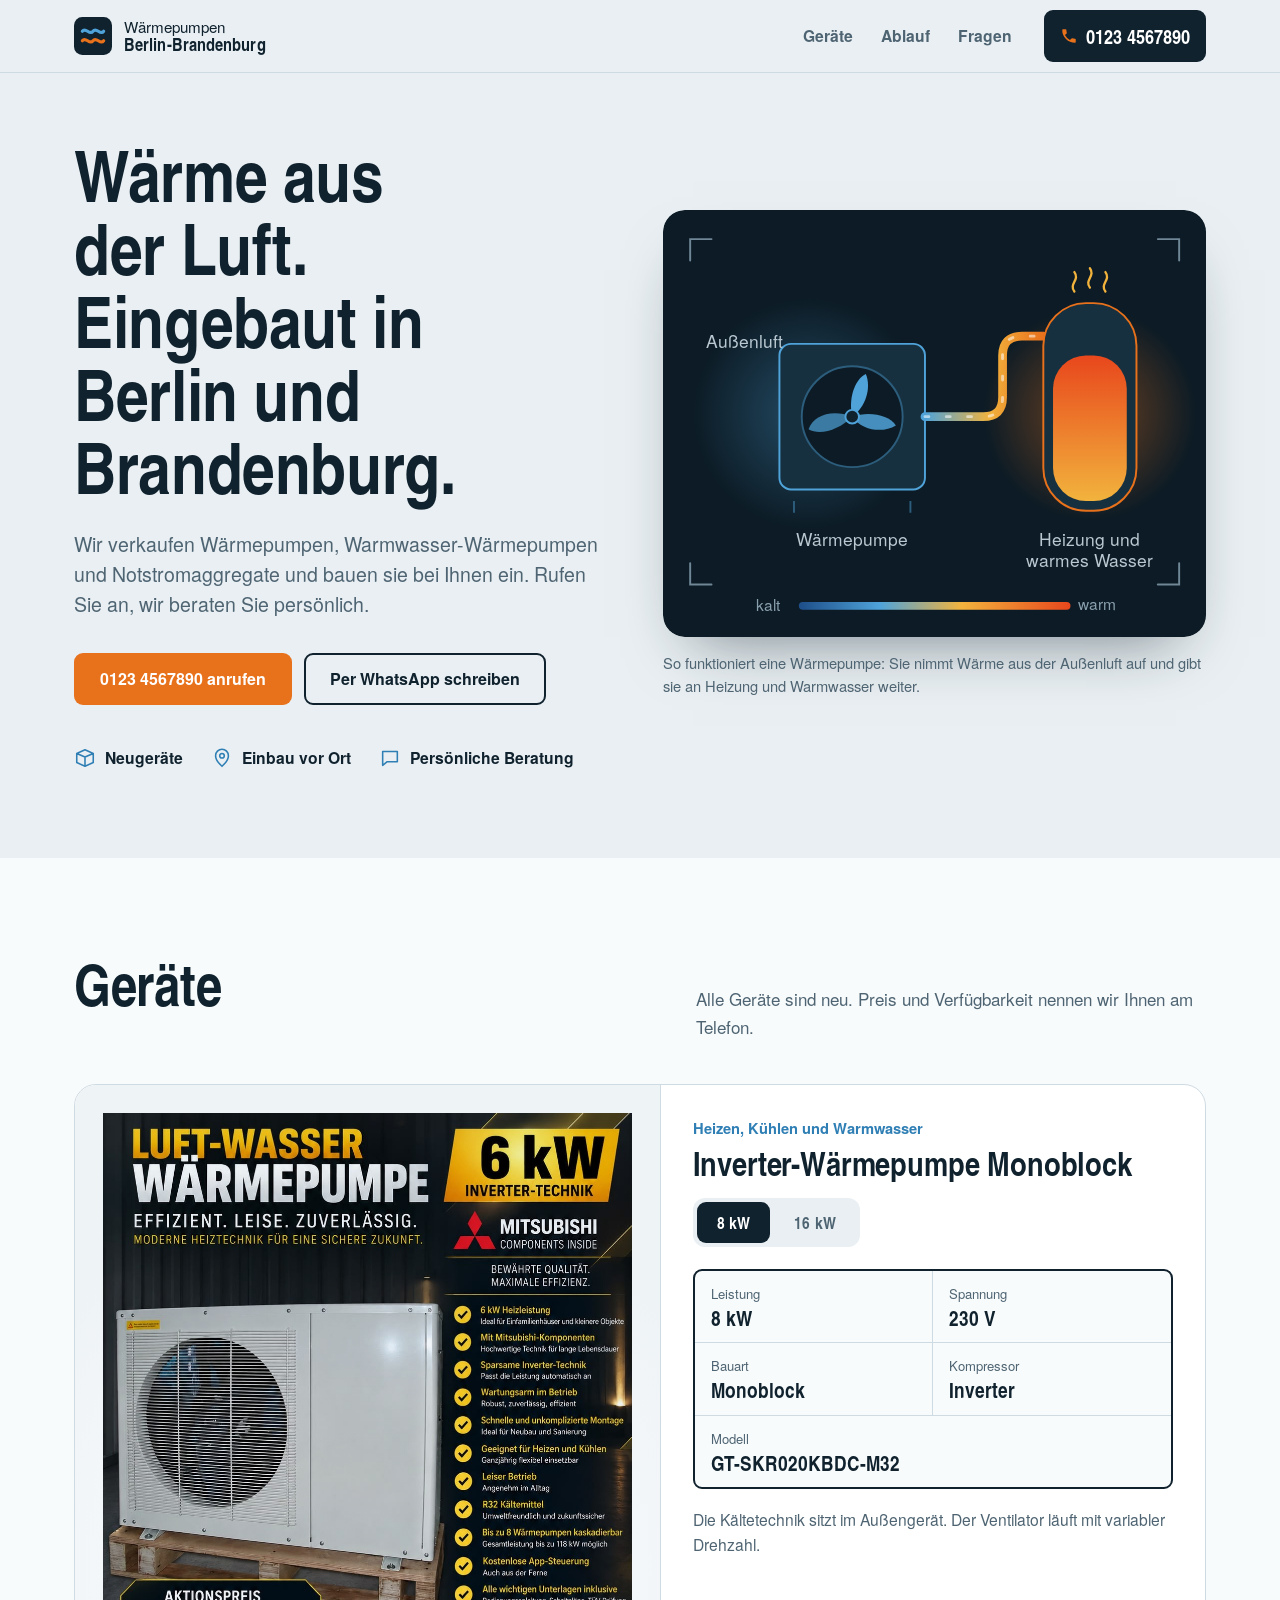
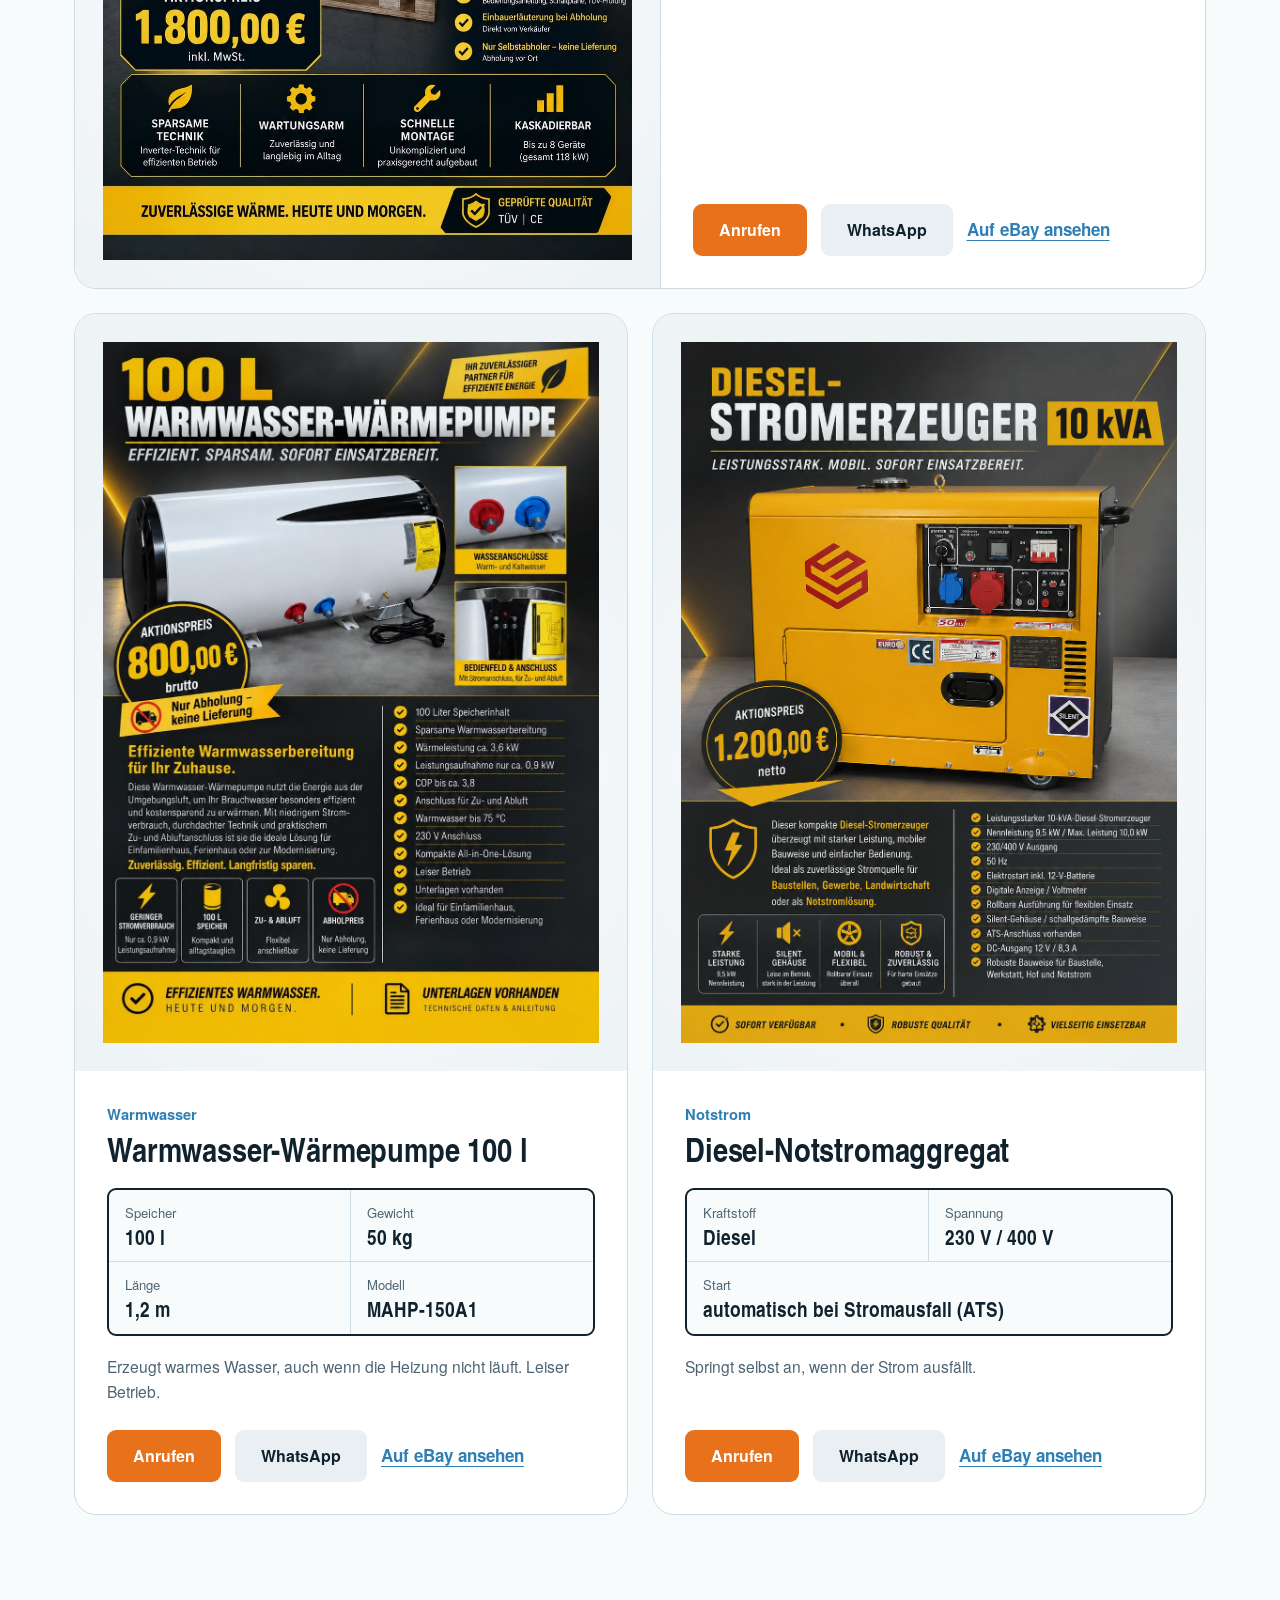
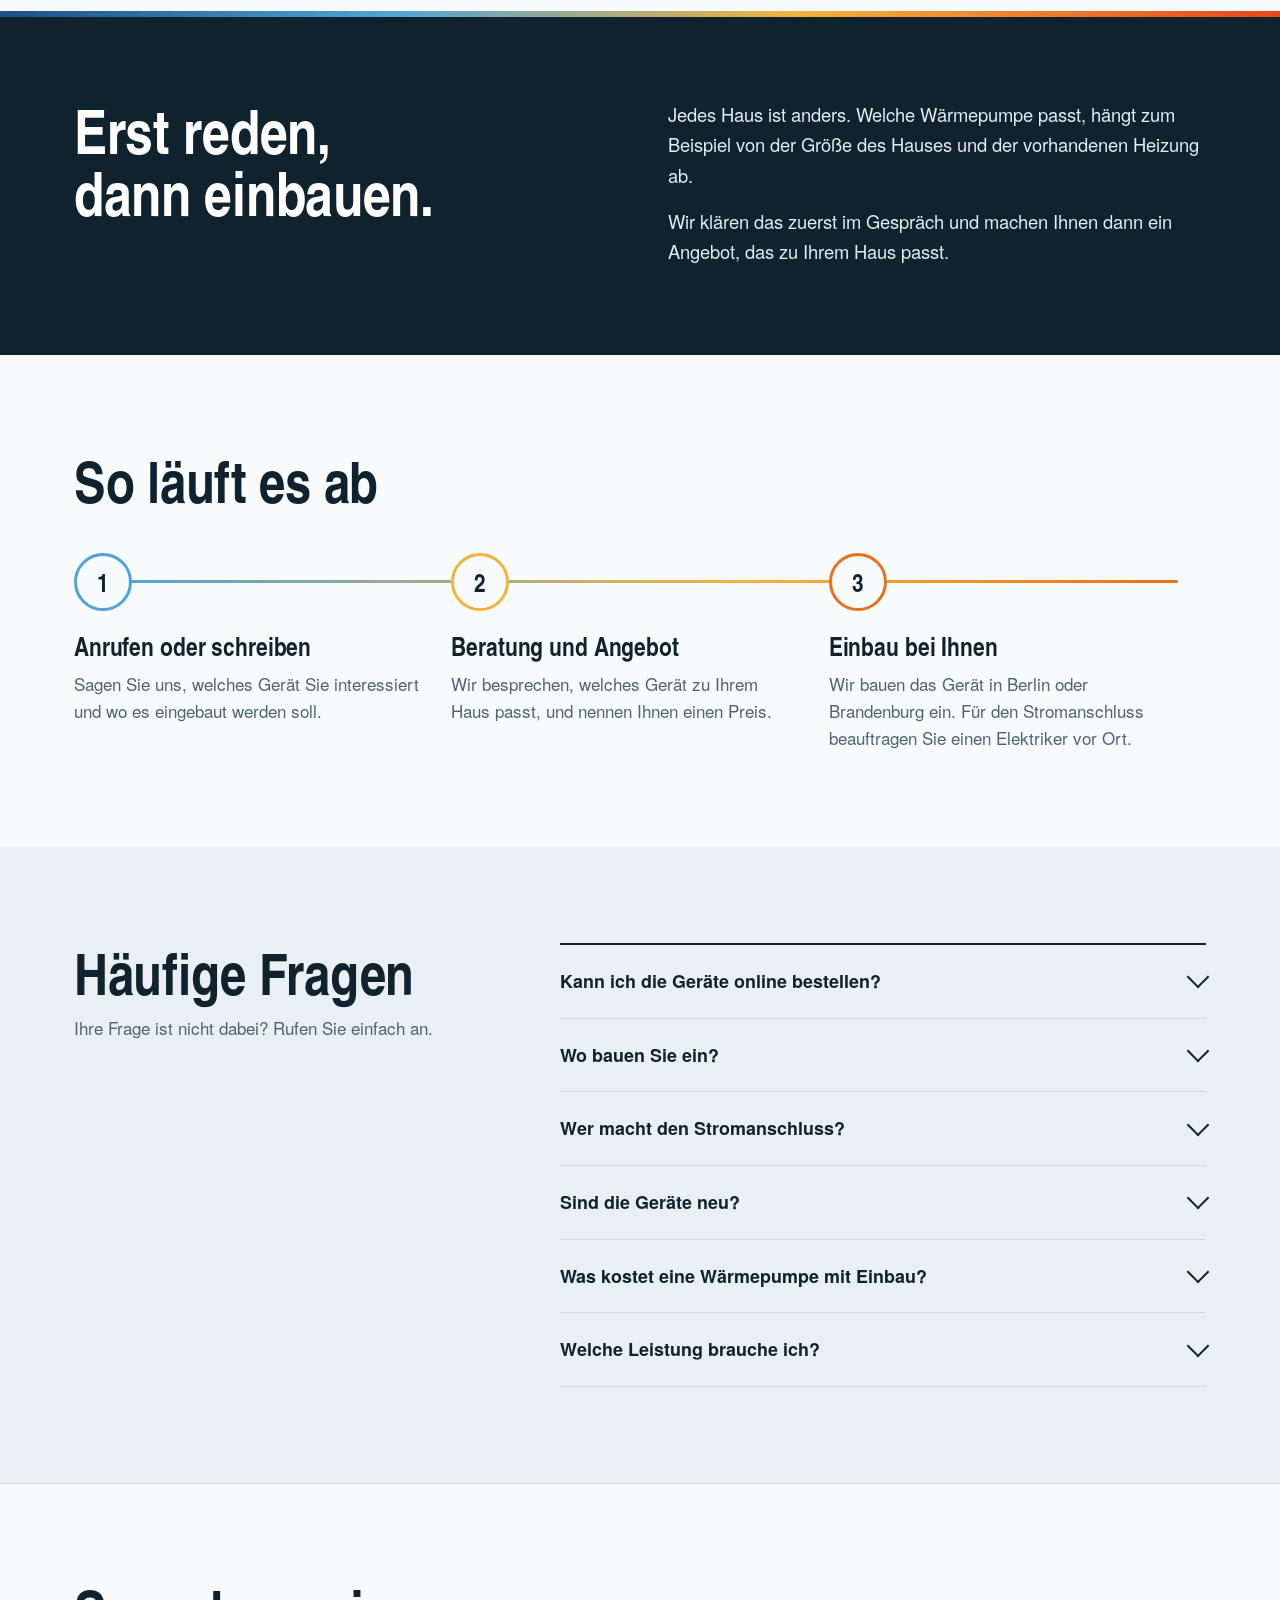
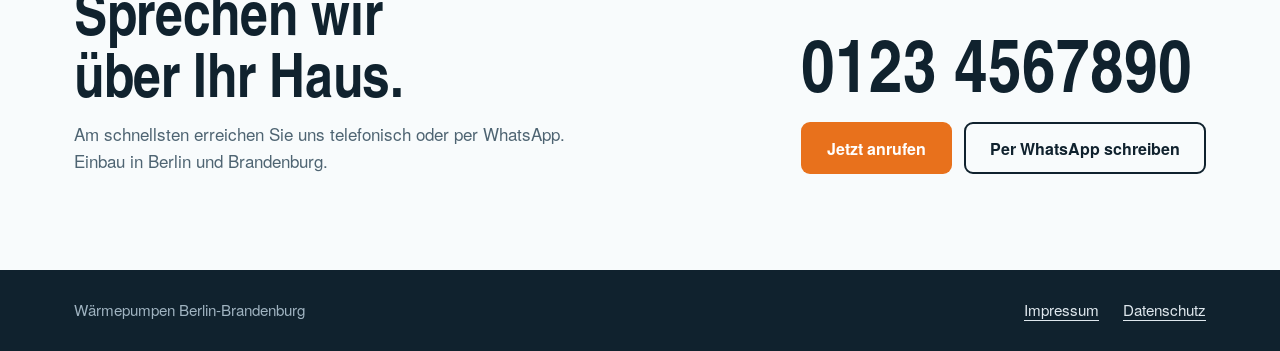
==== index.html @ e675ed95 "Demo-Website" ====
<!doctype html>
<html lang="de">
<head>
  <meta charset="utf-8">
  <meta name="viewport" content="width=device-width, initial-scale=1">
  <title>Wärmepumpen Berlin-Brandenburg – Verkauf und Einbau</title>
  <meta name="description" content="Wärmepumpen, Warmwasser-Wärmepumpen und Notstromaggregate. Verkauf und Einbau in Berlin und Brandenburg. Persönliche Beratung am Telefon: 0123 4567890.">
  <meta property="og:title" content="Wärmepumpen Berlin-Brandenburg">
  <meta property="og:description" content="Wärmepumpen, Warmwasser-Wärmepumpen und Notstromaggregate. Verkauf und Einbau in Berlin und Brandenburg.">
  <meta property="og:type" content="website">
  <meta property="og:locale" content="de_DE">
  <meta name="robots" content="noindex, nofollow">
  <meta name="theme-color" content="#10222e">
  <link rel="icon" href="favicon.svg" type="image/svg+xml">
  <link rel="preload" href="fonts/heros-cn-bold.woff" as="font" type="font/woff" crossorigin>
  <link rel="stylesheet" href="style.css">
  <script>
    // Falls ein Produktfoto nicht geladen werden kann: neutrale Fläche statt kaputtem Bild
    document.addEventListener('error', function (e) {
      var img = e.target;
      if (img.tagName !== 'IMG' || !img.closest('.product-photo')) return;
      if (img.src.indexOf('ebayimg') !== -1 || !img.getAttribute('onerror')) img.closest('.product-photo').classList.add('no-photo');
    }, true);
  </script>
</head>
<body>

<a class="skip" href="#inhalt">Zum Inhalt springen</a>

<header class="top">
  <div class="wrap top-bar">
    <a class="mark" href="#inhalt" aria-label="Wärmepumpen Berlin-Brandenburg, zum Seitenanfang">
      <svg class="mark-icon" viewBox="0 0 32 32" aria-hidden="true"><rect width="32" height="32" rx="7" fill="#10222e"/><path d="M7 20c3-4 6 4 9 0s6 4 9 0" fill="none" stroke="#e8711c" stroke-width="2.6" stroke-linecap="round"/><path d="M7 12c3-4 6 4 9 0s6 4 9 0" fill="none" stroke="#4fa3d9" stroke-width="2.6" stroke-linecap="round"/></svg>
      <span>Wärmepumpen<br><b>Berlin-Brandenburg</b></span>
    </a>
    <nav class="top-nav" aria-label="Hauptmenü">
      <a href="#geraete">Geräte</a>
      <a href="#ablauf">Ablauf</a>
      <a href="#fragen">Fragen</a>
    </nav>
    <a class="top-call" href="tel:+491234567890">
      <svg viewBox="0 0 24 24" aria-hidden="true"><path d="M6.6 10.8a15.1 15.1 0 0 0 6.6 6.6l2.2-2.2a1 1 0 0 1 1-.25 11.4 11.4 0 0 0 3.6.57 1 1 0 0 1 1 1V20a1 1 0 0 1-1 1A17 17 0 0 1 3 4a1 1 0 0 1 1-1h3.5a1 1 0 0 1 1 1c0 1.25.2 2.45.57 3.57a1 1 0 0 1-.25 1z" fill="currentColor"/></svg>
      0123 4567890
    </a>
  </div>
</header>

<main id="inhalt">

  <!-- Hero -->
  <section class="hero">
    <div class="wrap hero-grid">
      <div class="hero-copy">
        <h1>Wärme aus der Luft. Eingebaut in Berlin und Brandenburg.</h1>
        <p class="hero-lead">Wir verkaufen Wärmepumpen, Warmwasser-Wärmepumpen und Notstromaggregate und bauen sie bei Ihnen ein. Rufen Sie an, wir beraten Sie persönlich.</p>
        <div class="hero-actions">
          <a class="btn btn-heat" href="tel:+491234567890">0123 4567890 anrufen</a>
          <a class="btn btn-line" href="https://wa.me/491234567890" target="_blank" rel="noopener">Per WhatsApp schreiben</a>
        </div>
        <ul class="facts">
          <li><svg viewBox="0 0 24 24" aria-hidden="true"><path d="M3 7l9-4 9 4v10l-9 4-9-4z M3 7l9 4 9-4 M12 11v10" fill="none" stroke="currentColor" stroke-width="1.7" stroke-linejoin="round"/></svg>Neugeräte</li>
          <li><svg viewBox="0 0 24 24" aria-hidden="true"><path d="M12 21s-7-6.2-7-11.5A7 7 0 0 1 19 9.5C19 14.8 12 21 12 21z" fill="none" stroke="currentColor" stroke-width="1.7"/><circle cx="12" cy="9.5" r="2.5" fill="none" stroke="currentColor" stroke-width="1.7"/></svg>Einbau vor Ort</li>
          <li><svg viewBox="0 0 24 24" aria-hidden="true"><path d="M4 5h16v11H9l-5 4z" fill="none" stroke="currentColor" stroke-width="1.7" stroke-linejoin="round"/></svg>Persönliche Beratung</li>
        </ul>
      </div>

      <figure class="thermal" aria-label="Schema: Die Wärmepumpe holt Wärme aus der Außenluft und erwärmt damit Wasser für Heizung und Dusche.">
        <svg viewBox="0 0 560 440" role="img" aria-hidden="true">
          <defs>
            <linearGradient id="pipe" x1="0" x2="1" y1="0" y2="0">
              <stop offset="0" stop-color="#4fa3d9"/>
              <stop offset=".55" stop-color="#f2b33d"/>
              <stop offset="1" stop-color="#e8711c"/>
            </linearGradient>
            <linearGradient id="scale" x1="0" x2="1">
              <stop offset="0" stop-color="#1d4e89"/>
              <stop offset=".3" stop-color="#4fa3d9"/>
              <stop offset=".6" stop-color="#f2b33d"/>
              <stop offset="1" stop-color="#e8471c"/>
            </linearGradient>
            <linearGradient id="water" x1="0" x2="0" y1="1" y2="0">
              <stop offset="0" stop-color="#f2b33d"/>
              <stop offset="1" stop-color="#e8471c"/>
            </linearGradient>
            <radialGradient id="glow" cx=".5" cy=".5" r=".5">
              <stop offset="0" stop-color="#e8711c" stop-opacity=".45"/>
              <stop offset="1" stop-color="#e8711c" stop-opacity="0"/>
            </radialGradient>
            <radialGradient id="coldglow" cx=".5" cy=".5" r=".5">
              <stop offset="0" stop-color="#4fa3d9" stop-opacity=".35"/>
              <stop offset="1" stop-color="#4fa3d9" stop-opacity="0"/>
            </radialGradient>
          </defs>

          <rect width="560" height="440" rx="22" fill="#0c1b25"/>

          <!-- viewfinder corners -->
          <g fill="none" stroke="#6f8796" stroke-width="2" stroke-linecap="round">
            <path d="M28 52V30h22"/><path d="M510 30h22v22"/><path d="M28 364v22h22"/><path d="M510 386h22v-22"/>
          </g>

          <!-- cold air coming in -->
          <circle cx="150" cy="210" r="120" fill="url(#coldglow)"/>
          <g class="air">
            <g class="air-row" style="--d:0s"><circle cx="0" cy="168" r="3"/><circle cx="40" cy="168" r="2"/><circle cx="80" cy="168" r="3"/></g>
            <g class="air-row" style="--d:-1.1s"><circle cx="0" cy="200" r="2"/><circle cx="40" cy="200" r="3"/><circle cx="80" cy="200" r="2"/></g>
            <g class="air-row" style="--d:-2.2s"><circle cx="0" cy="232" r="3"/><circle cx="40" cy="232" r="2"/><circle cx="80" cy="232" r="3"/></g>
            <g class="air-row" style="--d:-.6s"><circle cx="0" cy="264" r="2"/><circle cx="40" cy="264" r="3"/><circle cx="80" cy="264" r="2"/></g>
          </g>

          <!-- outdoor unit -->
          <g>
            <rect x="120" y="138" width="150" height="150" rx="12" fill="#16303f" stroke="#4fa3d9" stroke-width="2"/>
            <circle cx="195" cy="213" r="52" fill="#0c1b25" stroke="#2c5d7c" stroke-width="2"/>
            <g class="fan">
              <path d="M195 213c-4-18 2-38 14-44 6 14 0 34-14 44z" fill="#4fa3d9"/>
              <path d="M195 213c17-6 38-2 45 9-13 8-34 6-45-9z" fill="#4fa3d9" opacity=".85"/>
              <path d="M195 213c-13 13-33 20-45 13 5-15 25-21 45-13z" fill="#4fa3d9" opacity=".7"/>
            </g>
            <circle cx="195" cy="213" r="7" fill="#10222e" stroke="#4fa3d9" stroke-width="2"/>
            <g stroke="#2c5d7c" stroke-width="2"><path d="M135 300v12M255 300v12"/></g>
          </g>

          <!-- pipe from unit to tank -->
          <path d="M270 213 H330 Q350 213 350 193 V150 Q350 130 370 130 H392" fill="none" stroke="url(#pipe)" stroke-width="9" stroke-linecap="round"/>
          <path class="flow" d="M270 213 H330 Q350 213 350 193 V150 Q350 130 370 130 H392" fill="none" stroke="#fff" stroke-opacity=".55" stroke-width="3" stroke-linecap="round" stroke-dasharray="4 18"/>

          <!-- hot water tank -->
          <circle cx="440" cy="210" r="110" fill="url(#glow)"/>
          <rect x="392" y="96" width="96" height="214" rx="44" fill="#16303f" stroke="#e8711c" stroke-width="2"/>
          <rect x="402" y="150" width="76" height="150" rx="34" fill="url(#water)"/>
          <g class="steam" fill="none" stroke="#f2b33d" stroke-width="2.4" stroke-linecap="round">
            <path d="M424 84c-6-8 6-12 0-20"/><path d="M440 80c-6-8 6-12 0-20"/><path d="M456 84c-6-8 6-12 0-20"/>
          </g>

          <!-- labels -->
          <g font-family="Heros, Helvetica, Arial, sans-serif" font-size="18" fill="#b9c8d1">
            <text x="44" y="142">Außenluft</text>
            <text x="195" y="346" text-anchor="middle">Wärmepumpe</text>
            <text x="440" y="346" text-anchor="middle">Heizung und</text>
            <text x="440" y="368" text-anchor="middle">warmes Wasser</text>
          </g>

          <!-- thermal scale -->
          <rect x="140" y="404" width="280" height="8" rx="4" fill="url(#scale)"/>
          <g font-family="Heros, Helvetica, Arial, sans-serif" font-size="16" fill="#8aa0ae">
            <text x="96" y="413">kalt</text>
            <text x="428" y="412">warm</text>
          </g>
        </svg>
        <figcaption>So funktioniert eine Wärmepumpe: Sie nimmt Wärme aus der Außenluft auf und gibt sie an Heizung und Warmwasser weiter.</figcaption>
      </figure>
    </div>
  </section>

  <!-- Products -->
  <section id="geraete" class="block">
    <div class="wrap">
      <div class="block-head">
        <h2>Geräte</h2>
        <p>Alle Geräte sind neu. Preis und Verfügbarkeit nennen wir Ihnen am Telefon.</p>
      </div>

      <div class="products">

        <!-- Heat pump, two sizes -->
        <article class="product product-wide" data-product="wp">
          <div class="product-photo">
            <img data-size-img="8" src="img/heatpump-8kw.jpg" alt="Inverter-Wärmepumpe Monoblock 8 kW" width="640" height="480" loading="lazy"
>
            <img data-size-img="16" src="img/heatpump-16kw.jpg" alt="Inverter-Wärmepumpe Monoblock 16 kW" width="640" height="480" loading="lazy" hidden
>
          </div>
          <div class="plate">
            <p class="plate-kind">Heizen, Kühlen und Warmwasser</p>
            <h3>Inverter-Wärmepumpe Monoblock</h3>
            <div class="sizes" role="radiogroup" aria-label="Leistung wählen">
              <button type="button" role="radio" aria-checked="true" data-size="8">8 kW</button>
              <button type="button" role="radio" aria-checked="false" data-size="16">16 kW</button>
            </div>
            <dl class="specs" data-size-specs="8">
              <div><dt>Leistung</dt><dd>8 kW</dd></div>
              <div><dt>Spannung</dt><dd>230 V</dd></div>
              <div><dt>Bauart</dt><dd>Monoblock</dd></div>
              <div><dt>Kompressor</dt><dd>Inverter</dd></div>
              <div class="span"><dt>Modell</dt><dd>GT-SKR020KBDC-M32</dd></div>
            </dl>
            <dl class="specs" data-size-specs="16" hidden>
              <div><dt>Leistung</dt><dd>16 kW</dd></div>
              <div><dt>Spannung</dt><dd>400 V</dd></div>
              <div><dt>Bauart</dt><dd>Monoblock</dd></div>
              <div><dt>Kompressor</dt><dd>Inverter</dd></div>
            </dl>
            <p class="plate-note">Die Kältetechnik sitzt im Außengerät. Der Ventilator läuft mit variabler Drehzahl.</p>
            <div class="plate-actions">
              <a class="btn btn-heat" href="tel:+491234567890">Anrufen</a>
              <a class="btn btn-quiet" href="https://wa.me/491234567890?text=Hallo%2C%20ich%20interessiere%20mich%20f%C3%BCr%20die%20Inverter-W%C3%A4rmepumpe." target="_blank" rel="noopener">WhatsApp</a>
              <a class="text-link" data-size-link="8" href="https://www.ebay.de/itm/198682334614" target="_blank" rel="noopener">Auf eBay ansehen</a>
            </div>
          </div>
        </article>

        <!-- Hot water heat pump -->
        <article class="product">
          <div class="product-photo">
            <img src="img/hotwater-100l.jpg" alt="Warmwasser-Wärmepumpe 100 Liter" width="640" height="480" loading="lazy"
>
          </div>
          <div class="plate">
            <p class="plate-kind">Warmwasser</p>
            <h3>Warmwasser-Wärmepumpe 100 l</h3>
            <dl class="specs">
              <div><dt>Speicher</dt><dd>100 l</dd></div>
              <div><dt>Gewicht</dt><dd>50 kg</dd></div>
              <div><dt>Länge</dt><dd>1,2 m</dd></div>
              <div><dt>Modell</dt><dd>MAHP-150A1</dd></div>
            </dl>
            <p class="plate-note">Erzeugt warmes Wasser, auch wenn die Heizung nicht läuft. Leiser Betrieb.</p>
            <div class="plate-actions">
              <a class="btn btn-heat" href="tel:+491234567890">Anrufen</a>
              <a class="btn btn-quiet" href="https://wa.me/491234567890?text=Hallo%2C%20ich%20interessiere%20mich%20f%C3%BCr%20die%20Warmwasser-W%C3%A4rmepumpe." target="_blank" rel="noopener">WhatsApp</a>
              <a class="text-link" href="https://www.ebay.de/itm/198682462761" target="_blank" rel="noopener">Auf eBay ansehen</a>
            </div>
          </div>
        </article>

        <!-- Generator -->
        <article class="product">
          <div class="product-photo">
            <img src="img/generator.png" alt="Diesel-Notstromaggregat mit automatischem Start" width="640" height="480" loading="lazy"
>
          </div>
          <div class="plate">
            <p class="plate-kind">Notstrom</p>
            <h3>Diesel-Notstromaggregat</h3>
            <dl class="specs">
              <div><dt>Kraftstoff</dt><dd>Diesel</dd></div>
              <div><dt>Spannung</dt><dd>230 V / 400 V</dd></div>
              <div class="span"><dt>Start</dt><dd>automatisch bei Stromausfall (ATS)</dd></div>
            </dl>
            <p class="plate-note">Springt selbst an, wenn der Strom ausfällt.</p>
            <div class="plate-actions">
              <a class="btn btn-heat" href="tel:+491234567890">Anrufen</a>
              <a class="btn btn-quiet" href="https://wa.me/491234567890?text=Hallo%2C%20ich%20interessiere%20mich%20f%C3%BCr%20das%20Notstromaggregat." target="_blank" rel="noopener">WhatsApp</a>
              <a class="text-link" href="https://www.ebay.de/itm/198682476447" target="_blank" rel="noopener">Auf eBay ansehen</a>
            </div>
          </div>
        </article>

      </div>
    </div>
  </section>

  <!-- Why talk first -->
  <section class="why">
    <div class="wrap why-grid">
      <h2>Erst reden, dann einbauen.</h2>
      <div>
        <p>Jedes Haus ist anders. Welche Wärmepumpe passt, hängt zum Beispiel von der Größe des Hauses und der vorhandenen Heizung ab.</p>
        <p>Wir klären das zuerst im Gespräch und machen Ihnen dann ein Angebot, das zu Ihrem Haus passt.</p>
      </div>
    </div>
  </section>

  <!-- Process -->
  <section id="ablauf" class="block">
    <div class="wrap">
      <div class="block-head">
        <h2>So läuft es ab</h2>
      </div>
      <ol class="steps">
        <li>
          <span class="step-no" aria-hidden="true">1</span>
          <h3>Anrufen oder schreiben</h3>
          <p>Sagen Sie uns, welches Gerät Sie interessiert und wo es eingebaut werden soll.</p>
        </li>
        <li>
          <span class="step-no" aria-hidden="true">2</span>
          <h3>Beratung und Angebot</h3>
          <p>Wir besprechen, welches Gerät zu Ihrem Haus passt, und nennen Ihnen einen Preis.</p>
        </li>
        <li>
          <span class="step-no" aria-hidden="true">3</span>
          <h3>Einbau bei Ihnen</h3>
          <p>Wir bauen das Gerät in Berlin oder Brandenburg ein. Für den Stromanschluss beauftragen Sie einen Elektriker vor Ort.</p>
        </li>
      </ol>
    </div>
  </section>

  <!-- FAQ -->
  <section id="fragen" class="block block-tint">
    <div class="wrap faq-grid">
      <div class="block-head">
        <h2>Häufige Fragen</h2>
        <p>Ihre Frage ist nicht dabei? Rufen Sie einfach an.</p>
      </div>
      <div class="faq">
        <details>
          <summary>Kann ich die Geräte online bestellen?</summary>
          <p>Nein. Wir beraten Sie zuerst am Telefon oder per WhatsApp und machen Ihnen dann ein Angebot.</p>
        </details>
        <details>
          <summary>Wo bauen Sie ein?</summary>
          <p>In Berlin und Brandenburg.</p>
        </details>
        <details>
          <summary>Wer macht den Stromanschluss?</summary>
          <p>Den Elektroanschluss macht ein Elektriker bei Ihnen vor Ort. Den beauftragen Sie selbst.</p>
        </details>
        <details>
          <summary>Sind die Geräte neu?</summary>
          <p>Ja, alle angebotenen Geräte sind neu.</p>
        </details>
        <details>
          <summary>Was kostet eine Wärmepumpe mit Einbau?</summary>
          <p>Das hängt vom Gerät und vom Aufwand beim Einbau ab. Rufen Sie an, dann nennen wir Ihnen einen Preis.</p>
        </details>
        <details>
          <summary>Welche Leistung brauche ich?</summary>
          <p>Das hängt unter anderem von der Größe und Dämmung Ihres Hauses ab. Am Telefon gehen wir das gemeinsam durch.</p>
        </details>
      </div>
    </div>
  </section>

  <!-- Contact -->
  <section id="kontakt" class="contact">
    <div class="wrap contact-grid">
      <div>
        <h2>Sprechen wir über Ihr Haus.</h2>
        <p>Am schnellsten erreichen Sie uns telefonisch oder per WhatsApp. Einbau in Berlin und Brandenburg.</p>
      </div>
      <div class="contact-actions">
        <a class="big-number" href="tel:+491234567890">0123 4567890</a>
        <div class="contact-buttons">
          <a class="btn btn-heat" href="tel:+491234567890">Jetzt anrufen</a>
          <a class="btn btn-line" href="https://wa.me/491234567890" target="_blank" rel="noopener">Per WhatsApp schreiben</a>
        </div>
      </div>
    </div>
  </section>

</main>

<footer class="foot">
  <div class="wrap foot-bar">
    <p>Wärmepumpen Berlin-Brandenburg</p>
    <nav aria-label="Rechtliches">
      <a href="impressum.html">Impressum</a>
      <a href="datenschutz.html">Datenschutz</a>
    </nav>
  </div>
</footer>

<div class="dock" aria-label="Schnellkontakt">
  <a class="btn btn-heat" href="tel:+491234567890">Anrufen</a>
  <a class="btn btn-wa" href="https://wa.me/491234567890" target="_blank" rel="noopener">WhatsApp</a>
</div>

<script src="main.js" defer></script>
</body>
</html>
---- style.css ----
/* Fonts: TeX Gyre Heros (GUST Font License), lokal eingebunden – keine externen Server */
@font-face { font-family: "Heros"; src: url("fonts/heros-regular.woff") format("woff"); font-weight: 400; font-display: swap; }
@font-face { font-family: "Heros"; src: url("fonts/heros-bold.woff") format("woff"); font-weight: 700; font-display: swap; }
@font-face { font-family: "Heros Cn"; src: url("fonts/heros-cn-bold.woff") format("woff"); font-weight: 700; font-display: swap; }

:root {
  --frost: #e9eff2;
  --paper: #f8fbfc;
  --ink: #10222e;
  --slate: #4e6472;
  --rule: #cfdbe2;
  --cold: #2f7fb5;
  --heat: #e8711c;
  --heat-ink: #b8530c;
  --wa: #1f8f50;
  --panel: #0c1b25;

  --display: "Heros Cn", "Helvetica Neue", "Arial Narrow", Arial, sans-serif;
  --text: "Heros", "Helvetica Neue", Helvetica, Arial, sans-serif;

  --r-lg: 22px;
  --r-md: 14px;
  --r-sm: 9px;
}

* { box-sizing: border-box; }
[hidden] { display: none !important; }
html { scroll-behavior: smooth; scroll-padding-top: 84px; -webkit-text-size-adjust: 100%; }
@media (prefers-reduced-motion: reduce) { html { scroll-behavior: auto; } }

body {
  margin: 0;
  background: var(--frost);
  color: var(--ink);
  font-family: var(--text);
  font-size: 1.0625rem;
  line-height: 1.6;
  -webkit-font-smoothing: antialiased;
}

h1, h2, h3 { font-family: var(--display); font-weight: 700; line-height: 1.02; margin: 0; letter-spacing: -.005em; }
p { margin: 0; }
a { color: inherit; }
img { max-width: 100%; display: block; }

.wrap { width: 100%; max-width: 1180px; margin: 0 auto; padding: 0 24px; }

:focus-visible { outline: 3px solid var(--cold); outline-offset: 3px; border-radius: 6px; }

.skip {
  position: absolute; left: 12px; top: -60px; z-index: 100;
  background: var(--ink); color: #fff; padding: 10px 14px; border-radius: var(--r-sm);
}
.skip:focus { top: 12px; }

/* ---------- Buttons ---------- */
.btn {
  display: inline-flex; align-items: center; justify-content: center;
  min-height: 52px; padding: 0 24px;
  border-radius: var(--r-sm); border: 2px solid transparent;
  font-family: var(--text); font-weight: 700; font-size: 1rem;
  text-decoration: none; white-space: nowrap;
  transition: background-color .15s, color .15s, border-color .15s;
}
.btn-heat { background: var(--heat); color: #fff; }
.btn-heat:hover { background: var(--heat-ink); }
.btn-line { border-color: var(--ink); color: var(--ink); }
.btn-line:hover { background: var(--ink); color: #fff; }
.btn-quiet { background: var(--frost); color: var(--ink); }
.btn-quiet:hover { background: var(--rule); }
.btn-wa { background: var(--wa); color: #fff; }

.text-link { font-weight: 700; color: var(--cold); text-underline-offset: 4px; }
.text-link:hover { color: var(--ink); }

/* ---------- Header ---------- */
.top {
  position: sticky; top: 0; z-index: 30;
  background: rgba(233, 239, 242, .9);
  backdrop-filter: saturate(1.4) blur(10px);
  -webkit-backdrop-filter: saturate(1.4) blur(10px);
  border-bottom: 1px solid var(--rule);
}
.top-bar { display: flex; align-items: center; gap: 32px; min-height: 72px; }
.mark { display: flex; align-items: center; gap: 12px; text-decoration: none; line-height: 1.05; font-size: .95rem; }
.mark-icon { width: 38px; height: 38px; flex: none; }
.mark b { font-family: var(--display); font-size: 1.12rem; letter-spacing: .005em; }
.top-nav { display: flex; gap: 28px; margin-left: auto; }
.top-nav a { text-decoration: none; font-weight: 700; font-size: .98rem; color: var(--slate); }
.top-nav a:hover { color: var(--ink); }
.top-call {
  display: inline-flex; align-items: center; gap: 8px;
  font-family: var(--display); font-size: 1.25rem; text-decoration: none;
  padding: 10px 16px; border-radius: var(--r-sm); background: var(--ink); color: #fff;
}
.top-call svg { width: 18px; height: 18px; color: var(--heat); }
.top-call:hover { background: #1b3646; }

/* ---------- Hero ---------- */
.hero { padding: 64px 0 88px; }
.hero-grid { display: grid; grid-template-columns: 1fr 1.02fr; gap: 56px; align-items: center; }
.hero h1 { font-size: clamp(2.6rem, 5.6vw, 4.9rem); max-width: 12ch; }
.hero-lead { margin-top: 26px; font-size: 1.22rem; line-height: 1.55; color: var(--slate); max-width: 34em; }
.hero-actions { display: flex; flex-wrap: wrap; gap: 12px; margin-top: 34px; }
.facts { list-style: none; padding: 0; margin: 40px 0 0; display: flex; flex-wrap: wrap; gap: 10px 28px; }
.facts li { display: flex; align-items: center; gap: 9px; font-weight: 700; font-size: .98rem; }
.facts svg { width: 22px; height: 22px; color: var(--cold); }

.thermal { margin: 0; }
.thermal svg { width: 100%; height: auto; display: block; border-radius: var(--r-lg); box-shadow: 0 30px 60px -30px rgba(16, 34, 46, .55); }
.thermal figcaption { margin-top: 14px; font-size: .92rem; color: var(--slate); max-width: 46em; }

/* thermal animation */
.air circle { fill: #4fa3d9; }
.air-row { animation: drift 3.3s linear infinite; animation-delay: var(--d); opacity: 0; }
@keyframes drift {
  0% { transform: translateX(28px); opacity: 0; }
  20% { opacity: 1; }
  80% { opacity: 1; }
  100% { transform: translateX(118px); opacity: 0; }
}
.fan { transform-origin: 195px 213px; animation: spin 2.4s linear infinite; }
@keyframes spin { to { transform: rotate(360deg); } }
.flow { animation: flow 1.1s linear infinite; }
@keyframes flow { to { stroke-dashoffset: -22; } }
.steam path { animation: rise 2.6s ease-in-out infinite; }
.steam path:nth-child(2) { animation-delay: -.9s; }
.steam path:nth-child(3) { animation-delay: -1.7s; }
@keyframes rise {
  0% { transform: translateY(6px); opacity: 0; }
  40% { opacity: 1; }
  100% { transform: translateY(-10px); opacity: 0; }
}
@media (prefers-reduced-motion: reduce) {
  .air-row, .fan, .flow, .steam path { animation: none; }
  .air-row { opacity: 1; transform: translateX(60px); }
}

/* ---------- Blocks ---------- */
.block { padding: 96px 0; background: var(--paper); }
.block-tint { background: var(--frost); }
.block-head { display: flex; flex-wrap: wrap; align-items: baseline; justify-content: space-between; gap: 12px 40px; margin-bottom: 44px; }
.block-head h2 { font-size: clamp(2.2rem, 4.6vw, 3.6rem); }
.block-head p { color: var(--slate); max-width: 30em; }

/* ---------- Products ---------- */
.products { display: grid; grid-template-columns: 1fr 1fr; gap: 24px; }
.product {
  display: flex; flex-direction: column;
  background: #fff; border: 1px solid var(--rule); border-radius: var(--r-lg); overflow: hidden;
}
.product-wide { grid-column: 1 / -1; flex-direction: row; }
.product-wide .product-photo { flex: 1.1; aspect-ratio: auto; min-height: 420px; }
.product-wide .plate { flex: 1; border-left: 1px solid var(--rule); }

.product-photo {
  position: relative; aspect-ratio: 4 / 3;
  background:
    radial-gradient(circle at 50% 60%, #ffffff 0, #eef3f6 70%);
  display: grid; place-items: center; padding: 28px;
}
.product-photo img { width: 100%; height: 100%; object-fit: contain; mix-blend-mode: multiply; }

/* Typenschild (rating plate) */
.plate { padding: 32px; display: flex; flex-direction: column; flex: 1; }
.plate-kind { font-size: .92rem; font-weight: 700; color: var(--cold); }
.plate h3 { font-size: clamp(1.7rem, 2.6vw, 2.2rem); margin-top: 6px; }
.specs {
  margin: 22px 0 0; display: grid; grid-template-columns: 1fr 1fr;
  border: 2px solid var(--ink); border-radius: var(--r-sm); overflow: hidden;
  background: var(--paper);
}
.specs > div { padding: 12px 16px; border-bottom: 1px solid var(--rule); }
.specs > div:nth-child(odd):not(.span) { border-right: 1px solid var(--rule); }
.specs > div.span { grid-column: 1 / -1; }
.specs > div:last-child, .specs > div:nth-last-child(2):nth-child(odd):not(.span) { border-bottom: 0; }
.specs dt { font-size: .82rem; color: var(--slate); }
.specs dd { margin: 2px 0 0; font-family: var(--display); font-size: 1.32rem; line-height: 1.15; font-variant-numeric: tabular-nums; }
.plate-note { margin-top: 18px; color: var(--slate); font-size: .98rem; }
.plate-actions { margin-top: auto; padding-top: 26px; display: flex; flex-wrap: wrap; align-items: center; gap: 10px 14px; }

.sizes { margin-top: 18px; display: inline-flex; padding: 4px; gap: 4px; background: var(--frost); border-radius: 12px; align-self: flex-start; }
.sizes button {
  font: 700 1.05rem/1 var(--display); letter-spacing: .01em;
  border: 0; border-radius: var(--r-sm); padding: 12px 20px; cursor: pointer;
  background: transparent; color: var(--slate);
}
.sizes button[aria-checked="true"] { background: var(--ink); color: #fff; }
.sizes button:not([aria-checked="true"]):hover { color: var(--ink); }

/* ---------- Why ---------- */
.why { background: var(--ink); color: #e3ecf1; padding: 88px 0; position: relative; overflow: hidden; }
.why::before {
  content: ""; position: absolute; left: 0; right: 0; top: 0; height: 6px;
  background: linear-gradient(90deg, #1d4e89, #4fa3d9 30%, #f2b33d 62%, #e8471c);
}
.why-grid { display: grid; grid-template-columns: 1fr 1fr; gap: 56px; align-items: start; }
.why h2 { font-size: clamp(2.3rem, 4.8vw, 3.8rem); color: #fff; max-width: 13ch; }
.why p { font-size: 1.15rem; line-height: 1.65; max-width: 32em; }
.why p + p { margin-top: 16px; }

/* ---------- Steps ---------- */
.steps { list-style: none; margin: 0; padding: 0; display: grid; grid-template-columns: repeat(3, 1fr); gap: 0; position: relative; }
.steps::before {
  content: ""; position: absolute; left: 28px; right: 28px; top: 27px; height: 3px; border-radius: 2px;
  background: linear-gradient(90deg, #4fa3d9, #f2b33d 60%, #e8711c);
}
.steps li { position: relative; padding-right: 32px; }
.step-no {
  position: relative; display: grid; place-items: center;
  width: 58px; height: 58px; border-radius: 50%;
  background: var(--paper); border: 3px solid var(--ink);
  font: 700 1.6rem/1 var(--display);
}
.steps li:nth-child(1) .step-no { border-color: #4fa3d9; }
.steps li:nth-child(2) .step-no { border-color: #f2b33d; }
.steps li:nth-child(3) .step-no { border-color: var(--heat); }
.steps h3 { font-size: 1.6rem; margin-top: 22px; }
.steps p { margin-top: 10px; color: var(--slate); max-width: 22em; }

/* ---------- FAQ ---------- */
.faq-grid { display: grid; grid-template-columns: .8fr 1.2fr; gap: 56px; align-items: start; }
.faq-grid .block-head { flex-direction: column; margin-bottom: 0; }
.faq { border-top: 2px solid var(--ink); }
.faq details { border-bottom: 1px solid var(--rule); }
.faq summary {
  list-style: none; cursor: pointer;
  display: flex; justify-content: space-between; align-items: center; gap: 16px;
  padding: 22px 0; font-weight: 700; font-size: 1.12rem;
}
.faq summary::-webkit-details-marker { display: none; }
.faq summary::after {
  content: ""; flex: none; width: 14px; height: 14px;
  border-right: 2.5px solid var(--ink); border-bottom: 2.5px solid var(--ink);
  transform: translateY(-4px) rotate(45deg); transition: transform .2s;
}
.faq details[open] summary::after { transform: translateY(3px) rotate(-135deg); }
.faq details p { padding: 0 40px 24px 0; color: var(--slate); max-width: 40em; }

/* ---------- Contact ---------- */
.contact { background: var(--paper); padding: 96px 0; border-top: 1px solid var(--rule); }
.contact-grid { display: grid; grid-template-columns: 1fr auto; gap: 40px 64px; align-items: end; }
.contact h2 { font-size: clamp(2.3rem, 4.8vw, 3.8rem); max-width: 12ch; }
.contact-grid > div > p { margin-top: 16px; color: var(--slate); max-width: 30em; }
.big-number {
  display: block; font-family: var(--display); font-weight: 700;
  font-size: clamp(2.6rem, 6vw, 4.6rem); line-height: 1; text-decoration: none; color: var(--ink);
  font-variant-numeric: tabular-nums; white-space: nowrap;
}
.big-number:hover { color: var(--heat-ink); }
.contact-buttons { display: flex; flex-wrap: wrap; gap: 12px; margin-top: 22px; }

/* ---------- Footer ---------- */
.foot { background: var(--ink); color: #9fb3c0; font-size: .95rem; }
.foot-bar { display: flex; flex-wrap: wrap; justify-content: space-between; gap: 12px 24px; padding-top: 28px; padding-bottom: 28px; }
.foot nav { display: flex; gap: 24px; }
.foot a { color: #dfe8ee; text-underline-offset: 4px; }

/* ---------- Mobile dock ---------- */
.dock { display: none; }

/* ---------- Legal pages ---------- */
.legal { background: var(--paper); padding: 64px 0 96px; }
.legal .wrap { max-width: 780px; }
.legal h1 { font-size: clamp(2.4rem, 5vw, 3.6rem); margin-bottom: 28px; }
.legal h2 { font-size: 1.5rem; margin: 36px 0 10px; }
.legal p { color: #26394a; }
.legal p + p { margin-top: 12px; }

/* ---------- Responsive ---------- */
@media (max-width: 980px) {
  .hero-grid, .why-grid, .faq-grid { grid-template-columns: 1fr; gap: 40px; }
  .hero h1 { max-width: 13ch; }
  .product-wide { flex-direction: column; }
  .product-wide .product-photo { min-height: 0; aspect-ratio: 4 / 3; }
  .product-wide .plate { border-left: 0; border-top: 1px solid var(--rule); }
  .contact-grid { grid-template-columns: 1fr; align-items: start; }
}

@media (max-width: 760px) {
  body { padding-bottom: 80px; font-size: 1rem; }
  .wrap { padding: 0 16px; }
  .top-bar { min-height: 64px; gap: 12px; }
  .top-nav { display: none; }
  .top-call { margin-left: auto; font-size: 1.05rem; padding: 9px 12px; }
  .mark span { display: none; }
  .hero { padding: 36px 0 56px; }
  .hero-lead { font-size: 1.08rem; }
  .hero-actions .btn { flex: 1 1 100%; }
  .products { grid-template-columns: 1fr; }
  .plate { padding: 22px; }
  .block, .contact { padding: 64px 0; }
  .why { padding: 64px 0; }
  .steps { grid-template-columns: 1fr; gap: 28px; }
  .steps::before { left: 27px; right: auto; top: 28px; bottom: 28px; width: 3px; height: auto;
    background: linear-gradient(180deg, #4fa3d9, #f2b33d 60%, #e8711c); }
  .steps li { padding: 0 0 0 80px; min-height: 58px; }
  .step-no { position: absolute; left: 0; top: 0; }
  .steps h3 { margin-top: 12px; font-size: 1.45rem; }
  .faq details p { padding-right: 0; }
  .contact-buttons .btn { flex: 1 1 100%; }
  .dock {
    display: flex; gap: 10px; position: fixed; left: 0; right: 0; bottom: 0; z-index: 40;
    padding: 10px 12px calc(10px + env(safe-area-inset-bottom));
    background: rgba(248, 251, 252, .94); backdrop-filter: blur(10px); -webkit-backdrop-filter: blur(10px);
    border-top: 1px solid var(--rule);
  }
  .dock .btn { flex: 1; }
}

/* Foto fehlt */
.product-photo.no-photo img { visibility: hidden; }
.product-photo.no-photo::after {
  content: "Foto folgt"; position: absolute; inset: 0; display: grid; place-items: center;
  color: var(--slate); font-weight: 700; font-size: .95rem;
  background:
    repeating-linear-gradient(135deg, transparent 0 14px, rgba(16,34,46,.04) 14px 28px),
    radial-gradient(circle at 50% 60%, #ffffff 0, #eef3f6 70%);
}
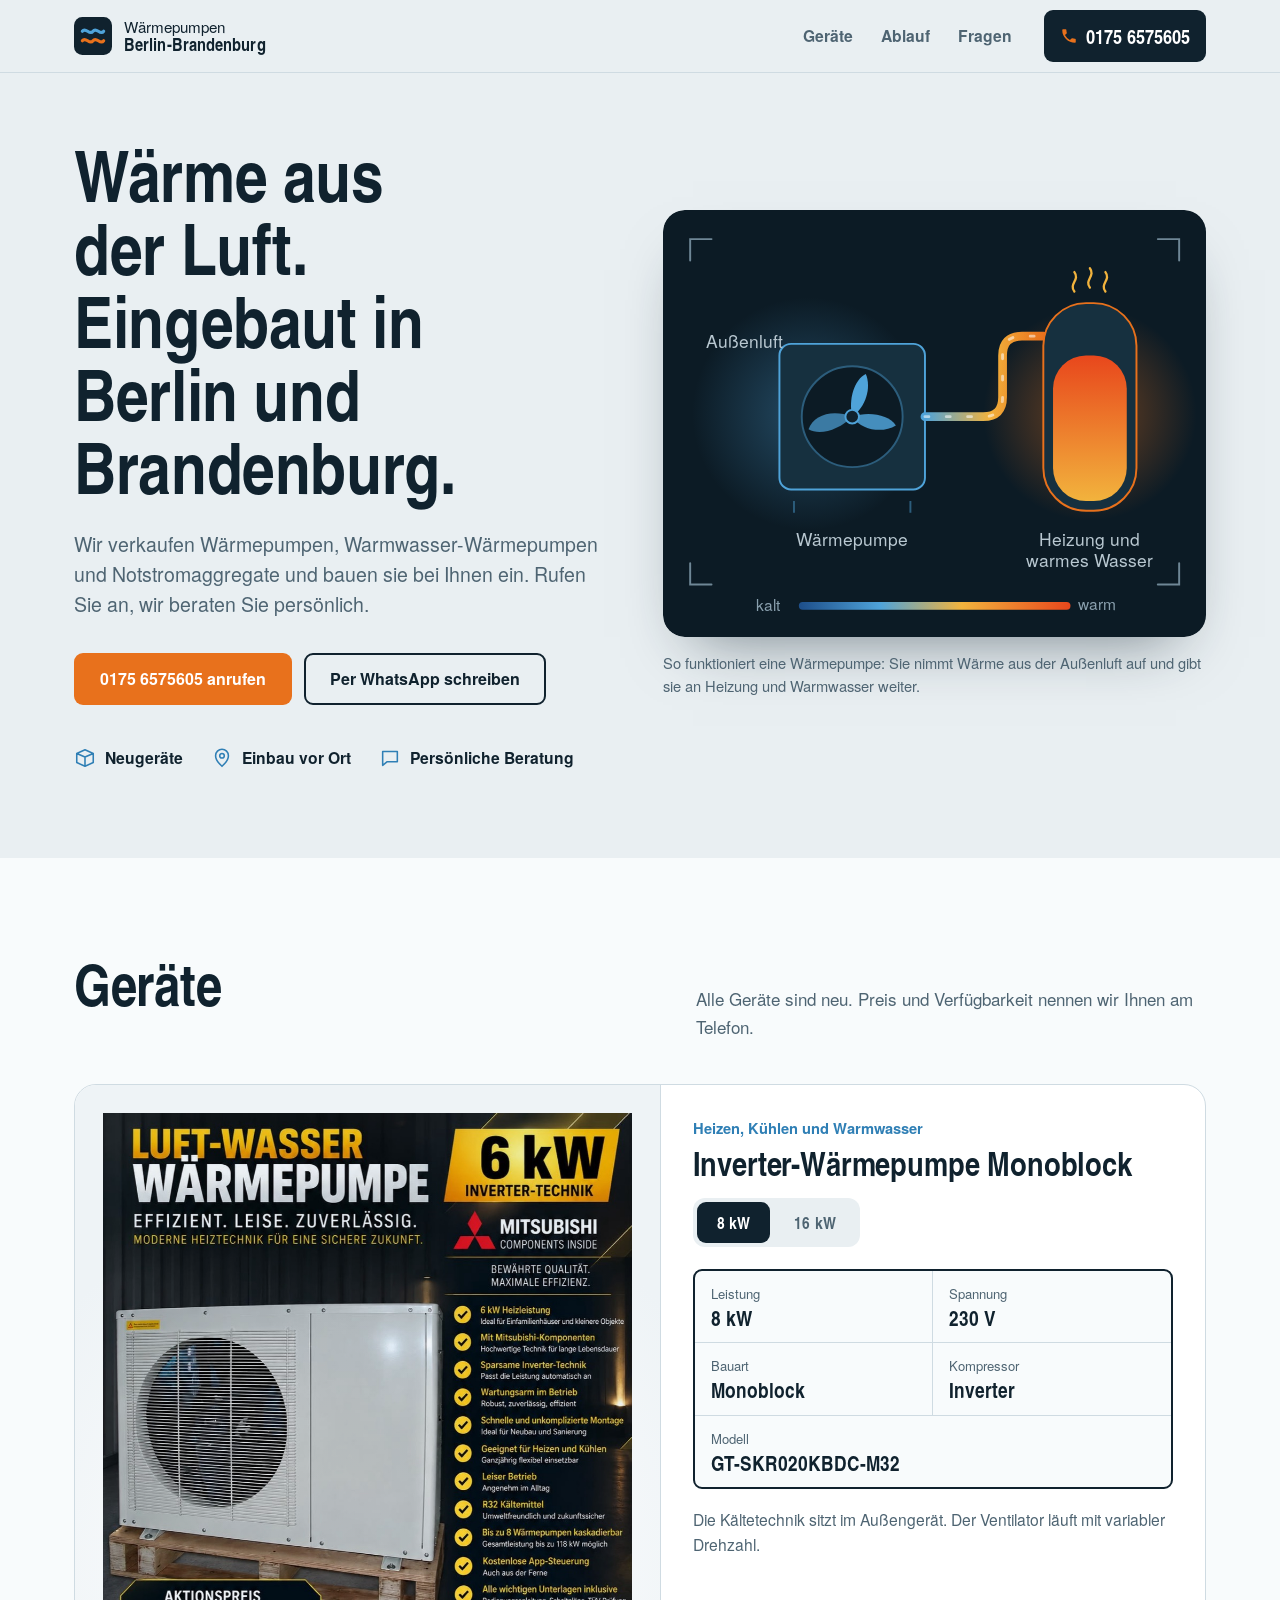
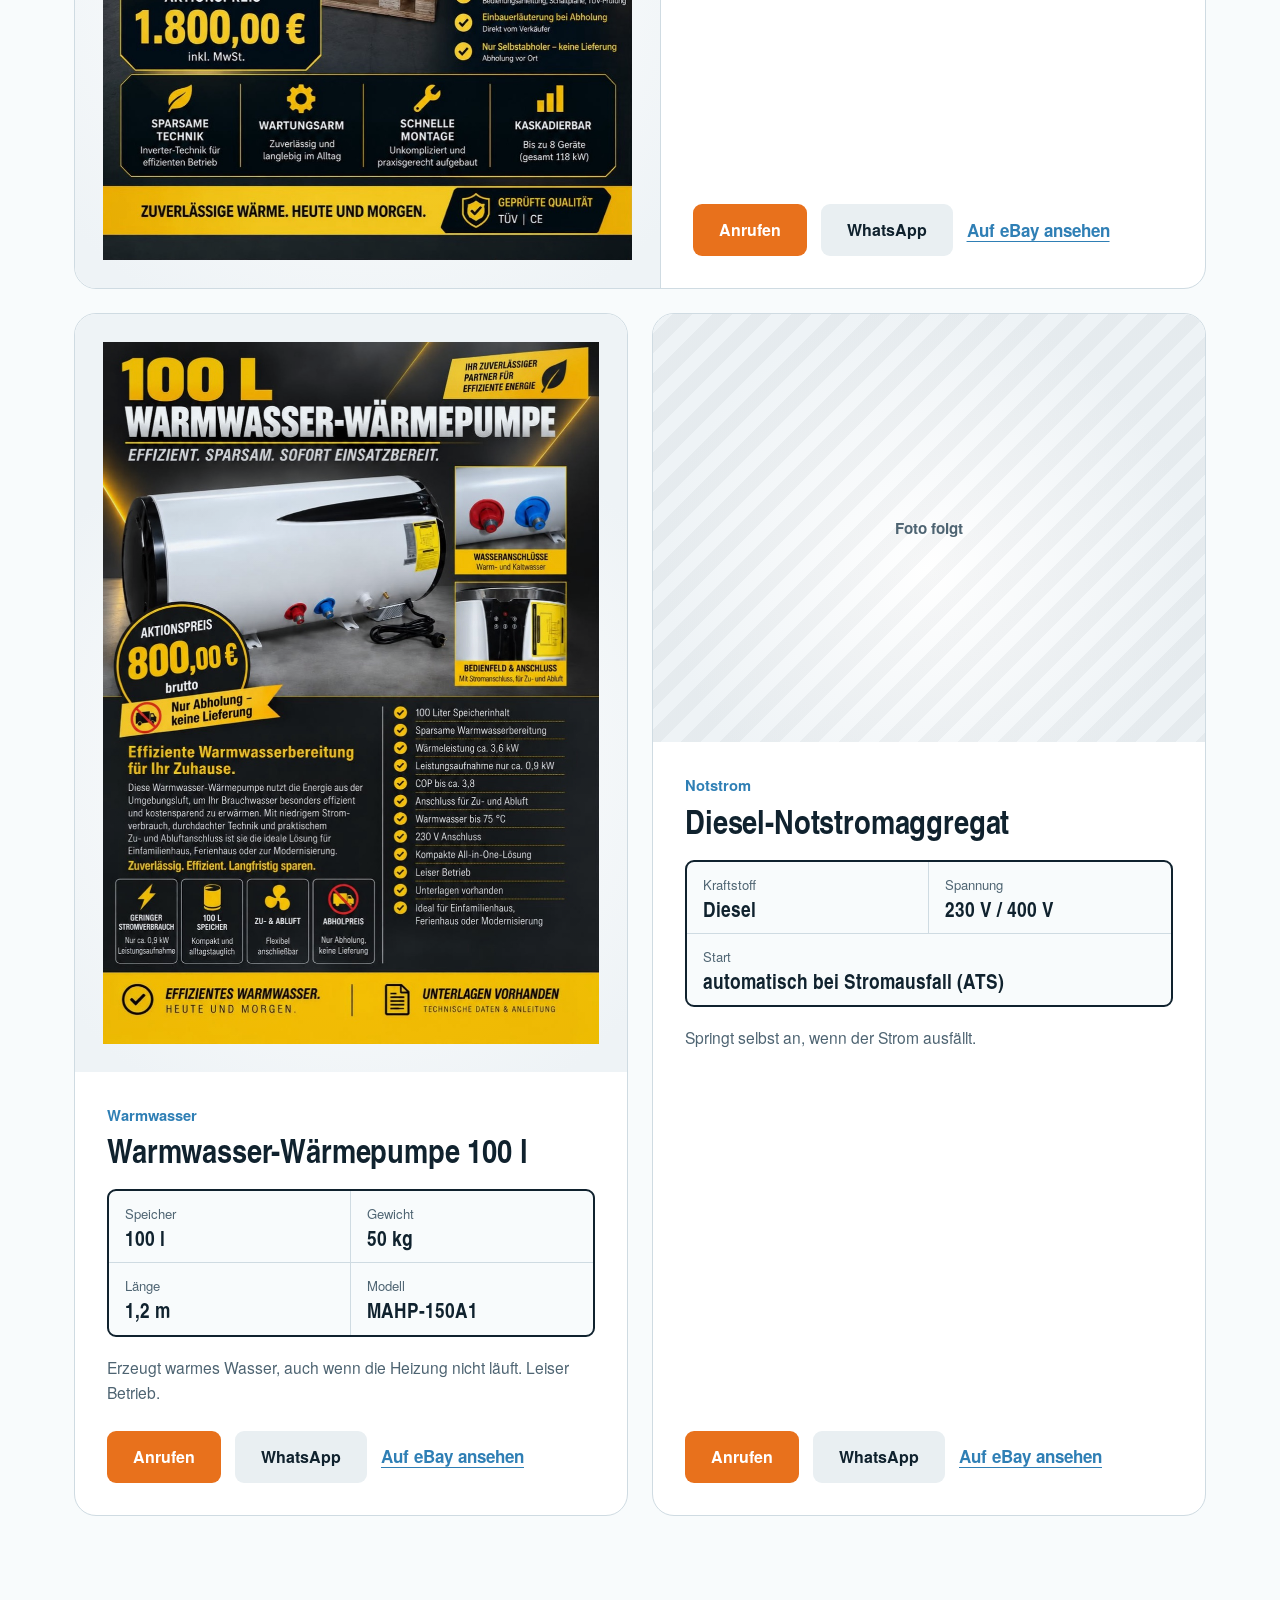
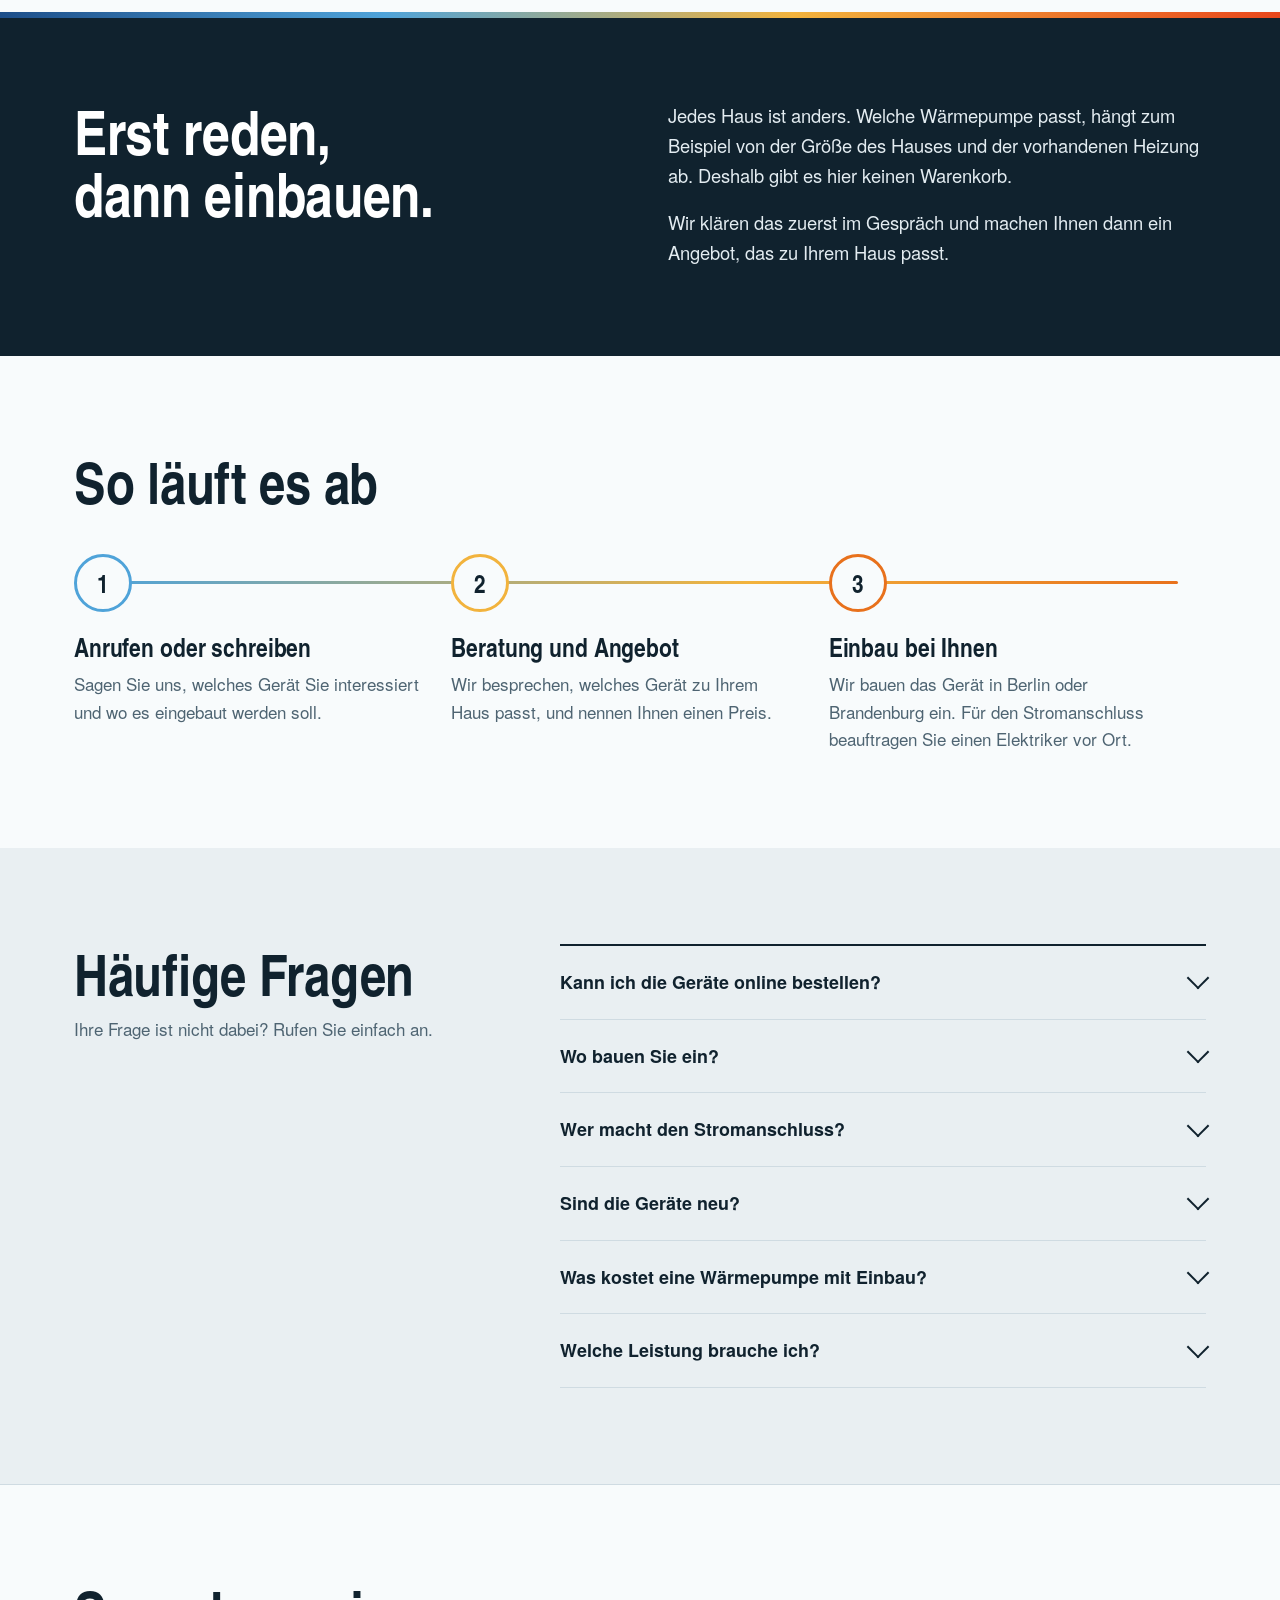
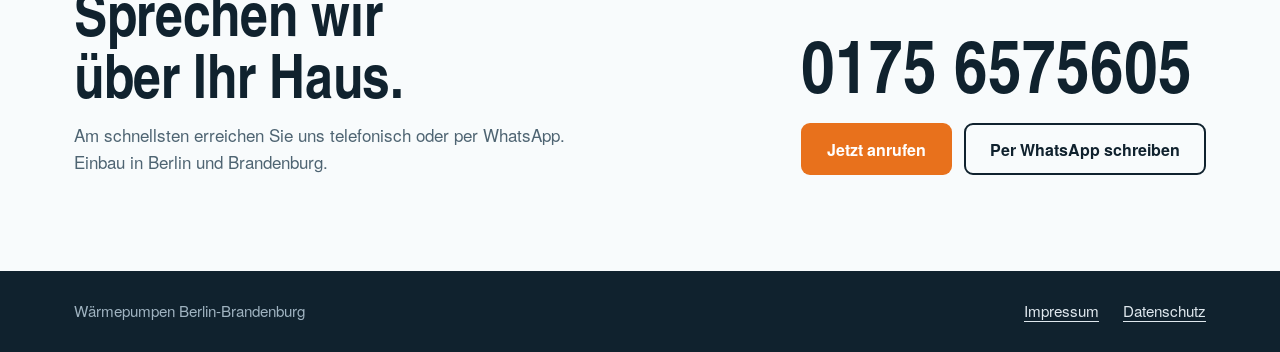
==== commit 1a7f4a24: "Fotogalerie" ====
--- a/index.html
+++ b/index.html
@@ -4,12 +4,11 @@
   <meta charset="utf-8">
   <meta name="viewport" content="width=device-width, initial-scale=1">
   <title>Wärmepumpen Berlin-Brandenburg – Verkauf und Einbau</title>
-  <meta name="description" content="Wärmepumpen, Warmwasser-Wärmepumpen und Notstromaggregate. Verkauf und Einbau in Berlin und Brandenburg. Persönliche Beratung am Telefon: 0123 4567890.">
+  <meta name="description" content="Wärmepumpen, Warmwasser-Wärmepumpen und Notstromaggregate. Verkauf und Einbau in Berlin und Brandenburg. Persönliche Beratung am Telefon: 0175 6575605.">
   <meta property="og:title" content="Wärmepumpen Berlin-Brandenburg">
   <meta property="og:description" content="Wärmepumpen, Warmwasser-Wärmepumpen und Notstromaggregate. Verkauf und Einbau in Berlin und Brandenburg.">
   <meta property="og:type" content="website">
   <meta property="og:locale" content="de_DE">
-  <meta name="robots" content="noindex, nofollow">
   <meta name="theme-color" content="#10222e">
   <link rel="icon" href="favicon.svg" type="image/svg+xml">
   <link rel="preload" href="fonts/heros-cn-bold.woff" as="font" type="font/woff" crossorigin>
@@ -38,9 +37,9 @@
       <a href="#ablauf">Ablauf</a>
       <a href="#fragen">Fragen</a>
     </nav>
-    <a class="top-call" href="tel:+491234567890">
+    <a class="top-call" href="tel:+491756575605">
       <svg viewBox="0 0 24 24" aria-hidden="true"><path d="M6.6 10.8a15.1 15.1 0 0 0 6.6 6.6l2.2-2.2a1 1 0 0 1 1-.25 11.4 11.4 0 0 0 3.6.57 1 1 0 0 1 1 1V20a1 1 0 0 1-1 1A17 17 0 0 1 3 4a1 1 0 0 1 1-1h3.5a1 1 0 0 1 1 1c0 1.25.2 2.45.57 3.57a1 1 0 0 1-.25 1z" fill="currentColor"/></svg>
-      0123 4567890
+      0175 6575605
     </a>
   </div>
 </header>
@@ -54,8 +53,8 @@
         <h1>Wärme aus der Luft. Eingebaut in Berlin und Brandenburg.</h1>
         <p class="hero-lead">Wir verkaufen Wärmepumpen, Warmwasser-Wärmepumpen und Notstromaggregate und bauen sie bei Ihnen ein. Rufen Sie an, wir beraten Sie persönlich.</p>
         <div class="hero-actions">
-          <a class="btn btn-heat" href="tel:+491234567890">0123 4567890 anrufen</a>
-          <a class="btn btn-line" href="https://wa.me/491234567890" target="_blank" rel="noopener">Per WhatsApp schreiben</a>
+          <a class="btn btn-heat" href="tel:+491756575605">0175 6575605 anrufen</a>
+          <a class="btn btn-line" href="https://wa.me/491756575605" target="_blank" rel="noopener">Per WhatsApp schreiben</a>
         </div>
         <ul class="facts">
           <li><svg viewBox="0 0 24 24" aria-hidden="true"><path d="M3 7l9-4 9 4v10l-9 4-9-4z M3 7l9 4 9-4 M12 11v10" fill="none" stroke="currentColor" stroke-width="1.7" stroke-linejoin="round"/></svg>Neugeräte</li>
@@ -167,9 +166,9 @@
         <article class="product product-wide" data-product="wp">
           <div class="product-photo">
             <img data-size-img="8" src="img/heatpump-8kw.jpg" alt="Inverter-Wärmepumpe Monoblock 8 kW" width="640" height="480" loading="lazy"
->
+                 onerror="this.onerror=null;this.src='https://i.ebayimg.com/images/g/A-0AAeSwED5qv4I5/s-l500.jpg'">
             <img data-size-img="16" src="img/heatpump-16kw.jpg" alt="Inverter-Wärmepumpe Monoblock 16 kW" width="640" height="480" loading="lazy" hidden
->
+                 onerror="this.onerror=null;this.src='https://i.ebayimg.com/images/g/aLEAAeSw-ftqv42o/s-l500.jpg'">
           </div>
           <div class="plate">
             <p class="plate-kind">Heizen, Kühlen und Warmwasser</p>
@@ -193,8 +192,8 @@
             </dl>
             <p class="plate-note">Die Kältetechnik sitzt im Außengerät. Der Ventilator läuft mit variabler Drehzahl.</p>
             <div class="plate-actions">
-              <a class="btn btn-heat" href="tel:+491234567890">Anrufen</a>
-              <a class="btn btn-quiet" href="https://wa.me/491234567890?text=Hallo%2C%20ich%20interessiere%20mich%20f%C3%BCr%20die%20Inverter-W%C3%A4rmepumpe." target="_blank" rel="noopener">WhatsApp</a>
+              <a class="btn btn-heat" href="tel:+491756575605">Anrufen</a>
+              <a class="btn btn-quiet" href="https://wa.me/491756575605?text=Hallo%2C%20ich%20interessiere%20mich%20f%C3%BCr%20die%20Inverter-W%C3%A4rmepumpe." target="_blank" rel="noopener">WhatsApp</a>
               <a class="text-link" data-size-link="8" href="https://www.ebay.de/itm/198682334614" target="_blank" rel="noopener">Auf eBay ansehen</a>
             </div>
           </div>
@@ -204,7 +203,7 @@
         <article class="product">
           <div class="product-photo">
             <img src="img/hotwater-100l.jpg" alt="Warmwasser-Wärmepumpe 100 Liter" width="640" height="480" loading="lazy"
->
+                 onerror="this.onerror=null;this.src='https://i.ebayimg.com/images/g/kmkAAeSwMYpqv5Bw/s-l500.jpg'">
           </div>
           <div class="plate">
             <p class="plate-kind">Warmwasser</p>
@@ -217,8 +216,8 @@
             </dl>
             <p class="plate-note">Erzeugt warmes Wasser, auch wenn die Heizung nicht läuft. Leiser Betrieb.</p>
             <div class="plate-actions">
-              <a class="btn btn-heat" href="tel:+491234567890">Anrufen</a>
-              <a class="btn btn-quiet" href="https://wa.me/491234567890?text=Hallo%2C%20ich%20interessiere%20mich%20f%C3%BCr%20die%20Warmwasser-W%C3%A4rmepumpe." target="_blank" rel="noopener">WhatsApp</a>
+              <a class="btn btn-heat" href="tel:+491756575605">Anrufen</a>
+              <a class="btn btn-quiet" href="https://wa.me/491756575605?text=Hallo%2C%20ich%20interessiere%20mich%20f%C3%BCr%20die%20Warmwasser-W%C3%A4rmepumpe." target="_blank" rel="noopener">WhatsApp</a>
               <a class="text-link" href="https://www.ebay.de/itm/198682462761" target="_blank" rel="noopener">Auf eBay ansehen</a>
             </div>
           </div>
@@ -228,7 +227,7 @@
         <article class="product">
           <div class="product-photo">
             <img src="img/generator.png" alt="Diesel-Notstromaggregat mit automatischem Start" width="640" height="480" loading="lazy"
->
+                 onerror="this.onerror=null;this.src='https://i.ebayimg.com/thumbs/images/g/P1sAAeSwmP5qv5QJ/s-l500.jpg'">
           </div>
           <div class="plate">
             <p class="plate-kind">Notstrom</p>
@@ -240,8 +239,8 @@
             </dl>
             <p class="plate-note">Springt selbst an, wenn der Strom ausfällt.</p>
             <div class="plate-actions">
-              <a class="btn btn-heat" href="tel:+491234567890">Anrufen</a>
-              <a class="btn btn-quiet" href="https://wa.me/491234567890?text=Hallo%2C%20ich%20interessiere%20mich%20f%C3%BCr%20das%20Notstromaggregat." target="_blank" rel="noopener">WhatsApp</a>
+              <a class="btn btn-heat" href="tel:+491756575605">Anrufen</a>
+              <a class="btn btn-quiet" href="https://wa.me/491756575605?text=Hallo%2C%20ich%20interessiere%20mich%20f%C3%BCr%20das%20Notstromaggregat." target="_blank" rel="noopener">WhatsApp</a>
               <a class="text-link" href="https://www.ebay.de/itm/198682476447" target="_blank" rel="noopener">Auf eBay ansehen</a>
             </div>
           </div>
@@ -256,7 +255,7 @@
     <div class="wrap why-grid">
       <h2>Erst reden, dann einbauen.</h2>
       <div>
-        <p>Jedes Haus ist anders. Welche Wärmepumpe passt, hängt zum Beispiel von der Größe des Hauses und der vorhandenen Heizung ab.</p>
+        <p>Jedes Haus ist anders. Welche Wärmepumpe passt, hängt zum Beispiel von der Größe des Hauses und der vorhandenen Heizung ab. Deshalb gibt es hier keinen Warenkorb.</p>
         <p>Wir klären das zuerst im Gespräch und machen Ihnen dann ein Angebot, das zu Ihrem Haus passt.</p>
       </div>
     </div>
@@ -332,10 +331,10 @@
         <p>Am schnellsten erreichen Sie uns telefonisch oder per WhatsApp. Einbau in Berlin und Brandenburg.</p>
       </div>
       <div class="contact-actions">
-        <a class="big-number" href="tel:+491234567890">0123 4567890</a>
+        <a class="big-number" href="tel:+491756575605">0175 6575605</a>
         <div class="contact-buttons">
-          <a class="btn btn-heat" href="tel:+491234567890">Jetzt anrufen</a>
-          <a class="btn btn-line" href="https://wa.me/491234567890" target="_blank" rel="noopener">Per WhatsApp schreiben</a>
+          <a class="btn btn-heat" href="tel:+491756575605">Jetzt anrufen</a>
+          <a class="btn btn-line" href="https://wa.me/491756575605" target="_blank" rel="noopener">Per WhatsApp schreiben</a>
         </div>
       </div>
     </div>
@@ -354,8 +353,8 @@
 </footer>
 
 <div class="dock" aria-label="Schnellkontakt">
-  <a class="btn btn-heat" href="tel:+491234567890">Anrufen</a>
-  <a class="btn btn-wa" href="https://wa.me/491234567890" target="_blank" rel="noopener">WhatsApp</a>
+  <a class="btn btn-heat" href="tel:+491756575605">Anrufen</a>
+  <a class="btn btn-wa" href="https://wa.me/491756575605" target="_blank" rel="noopener">WhatsApp</a>
 </div>
 
 <script src="main.js" defer></script>
--- a/style.css
+++ b/style.css
@@ -317,3 +317,92 @@
     repeating-linear-gradient(135deg, transparent 0 14px, rgba(16,34,46,.04) 14px 28px),
     radial-gradient(circle at 50% 60%, #ffffff 0, #eef3f6 70%);
 }
+
+/* ---------- Bildergalerie ---------- */
+.product-photo.gallery { padding: 0; display: block; overflow: hidden; }
+.gal-track {
+  position: absolute; inset: 0;
+  display: flex; overflow-x: auto; overflow-y: hidden;
+  scroll-snap-type: x mandatory; scroll-behavior: smooth;
+  overscroll-behavior-x: contain; scrollbar-width: none;
+}
+.gal-track::-webkit-scrollbar { display: none; }
+.gal-track:focus-visible { outline-offset: -4px; }
+.slide {
+  flex: 0 0 100%; margin: 0; padding: 28px 28px 44px;
+  scroll-snap-align: start; scroll-snap-stop: always;
+  display: grid; place-items: center; cursor: zoom-in;
+}
+.slide img { width: 100%; height: 100%; object-fit: contain; mix-blend-mode: multiply; }
+.slide.failed { display: none; }
+
+.gal-btn, .gal-zoom {
+  position: absolute; z-index: 2;
+  display: grid; place-items: center;
+  border: 1px solid var(--rule); background: rgba(255, 255, 255, .92); color: var(--ink);
+  cursor: pointer; transition: background-color .15s, opacity .15s;
+}
+.gal-btn { top: 50%; width: 46px; height: 46px; margin-top: -23px; border-radius: 50%; }
+.gal-btn svg, .gal-zoom svg { width: 22px; height: 22px; }
+.gal-prev { left: 14px; }
+.gal-next { right: 14px; }
+.gal-btn:hover, .gal-zoom:hover { background: #fff; border-color: var(--ink); }
+.gal-btn[disabled] { opacity: 0; pointer-events: none; }
+.gal-zoom { top: 14px; right: 14px; width: 40px; height: 40px; border-radius: 10px; }
+.gal-count {
+  position: absolute; z-index: 2; top: 14px; left: 14px;
+  padding: 5px 10px; border-radius: 999px;
+  background: var(--ink); color: #fff; font: 700 .9rem/1 var(--display); font-variant-numeric: tabular-nums;
+}
+.gal-dots { position: absolute; z-index: 2; left: 0; right: 0; bottom: 16px; display: flex; justify-content: center; gap: 7px; }
+.gal-dots span { width: 7px; height: 7px; border-radius: 50%; background: var(--rule); transition: background-color .2s, width .2s; }
+.gal-dots span.on { width: 20px; border-radius: 4px; background: var(--ink); }
+.gallery.single .gal-btn, .gallery.single .gal-dots, .gallery.single .gal-count { display: none; }
+.gallery.single .slide { padding-bottom: 28px; }
+
+@media (hover: hover) {
+  .gallery .gal-btn { opacity: 0; }
+  .gallery:hover .gal-btn:not([disabled]), .gallery:focus-within .gal-btn:not([disabled]) { opacity: 1; }
+}
+
+/* ---------- Großansicht ---------- */
+.lightbox {
+  width: 100vw; height: 100dvh; max-width: none; max-height: none;
+  margin: 0; padding: 0; border: 0; background: #f4f7f9; color: var(--ink);
+}
+.lightbox::backdrop { background: rgba(12, 27, 37, .85); }
+.lb-track {
+  height: 100%; display: flex; overflow-x: auto;
+  scroll-snap-type: x mandatory; scrollbar-width: none; overscroll-behavior: contain;
+}
+.lb-track::-webkit-scrollbar { display: none; }
+.lb-track figure { flex: 0 0 100%; margin: 0; padding: 72px 72px 64px; scroll-snap-align: start; display: grid; place-items: center; }
+.lb-track img { max-width: 100%; max-height: 100%; object-fit: contain; mix-blend-mode: multiply; }
+.lb-count {
+  position: absolute; top: 22px; left: 50%; transform: translateX(-50%);
+  font: 700 1.1rem/1 var(--display); font-variant-numeric: tabular-nums;
+}
+.lb-btn {
+  position: absolute; display: grid; place-items: center;
+  width: 52px; height: 52px; border-radius: 50%;
+  border: 1px solid var(--rule); background: #fff; color: var(--ink); cursor: pointer;
+}
+.lb-btn svg { width: 24px; height: 24px; }
+.lb-btn:hover { border-color: var(--ink); }
+.lb-btn[disabled] { opacity: .25; pointer-events: none; }
+.lb-close { top: 12px; right: 12px; }
+.lb-prev, .lb-next { top: 50%; margin-top: -26px; }
+.lb-prev { left: 16px; }
+.lb-next { right: 16px; }
+
+@media (max-width: 760px) {
+  .slide { padding: 20px 20px 40px; }
+  .lb-track figure { padding: 64px 12px 84px; }
+  .lb-prev, .lb-next { top: auto; bottom: 18px; margin-top: 0; }
+  .lb-prev { left: calc(50% - 64px); }
+  .lb-next { right: calc(50% - 64px); }
+}
+
+@media (prefers-reduced-motion: reduce) {
+  .gal-track { scroll-behavior: auto; }
+}
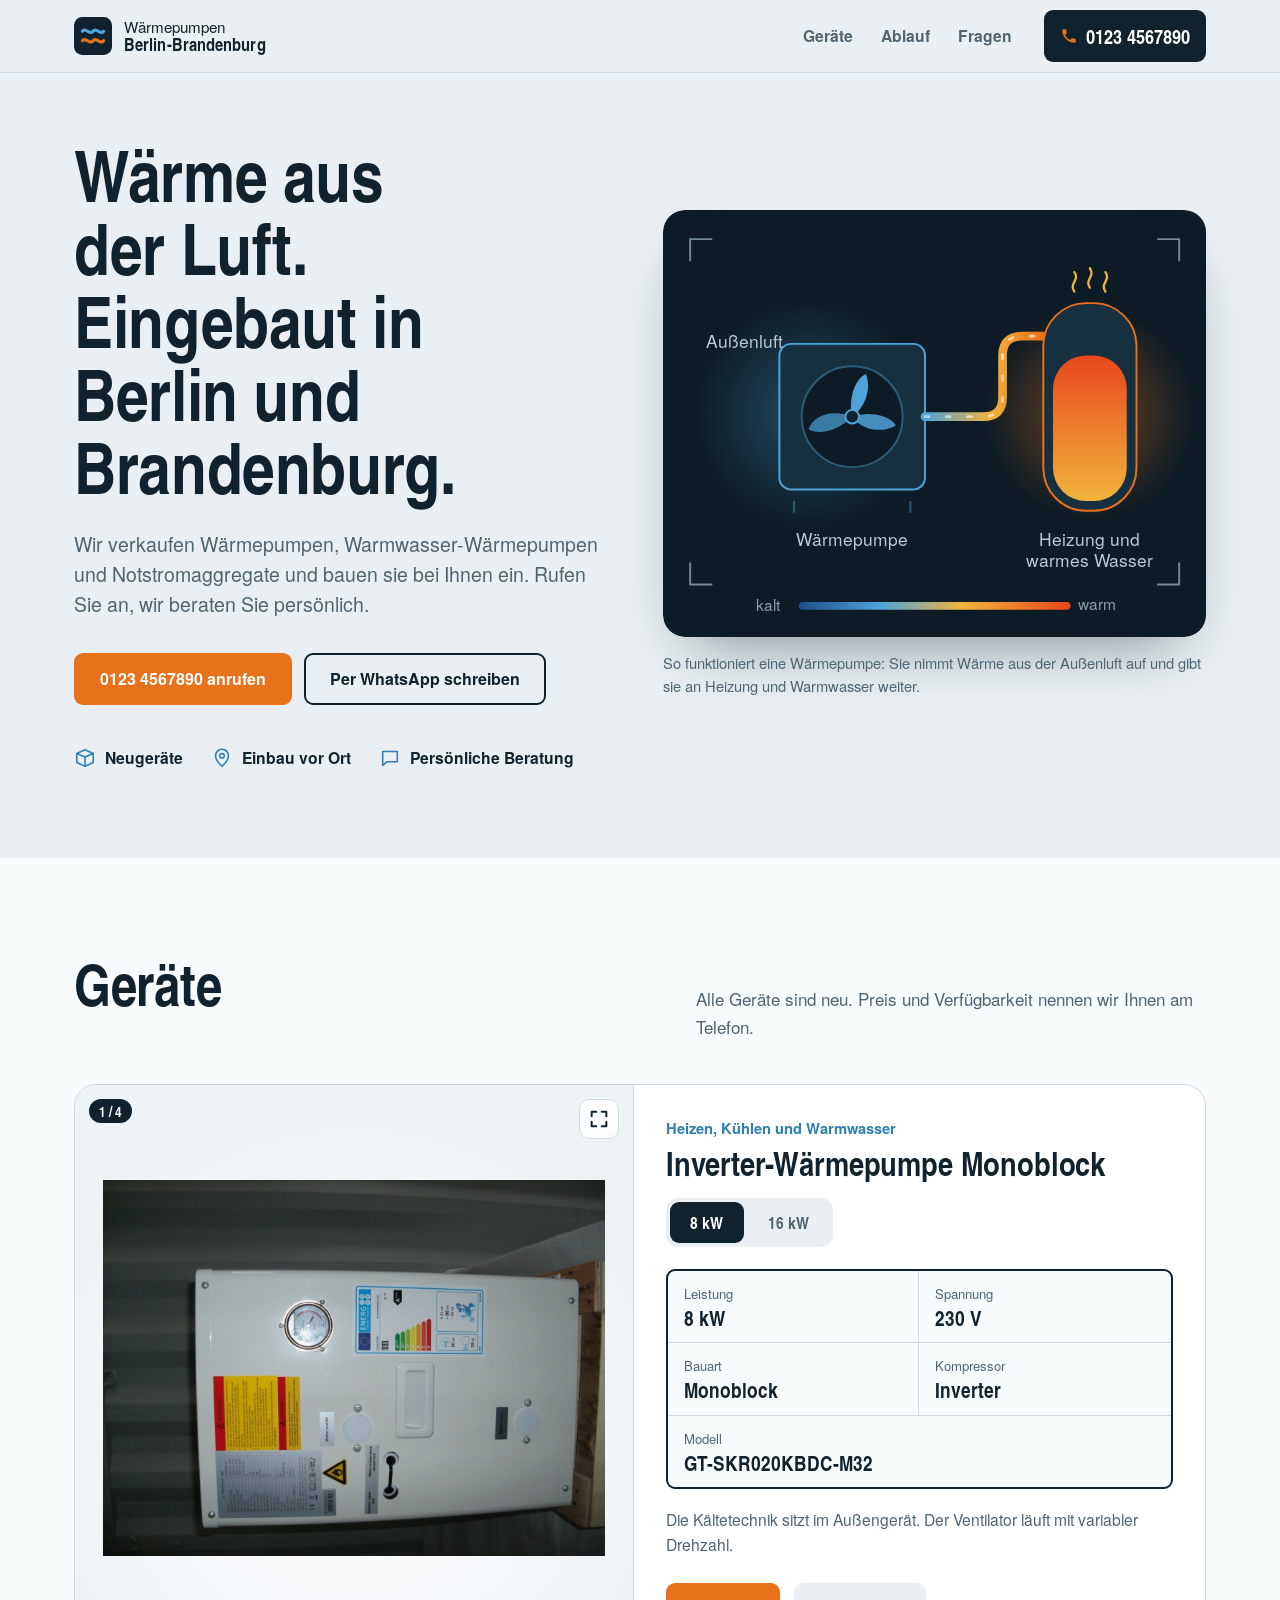
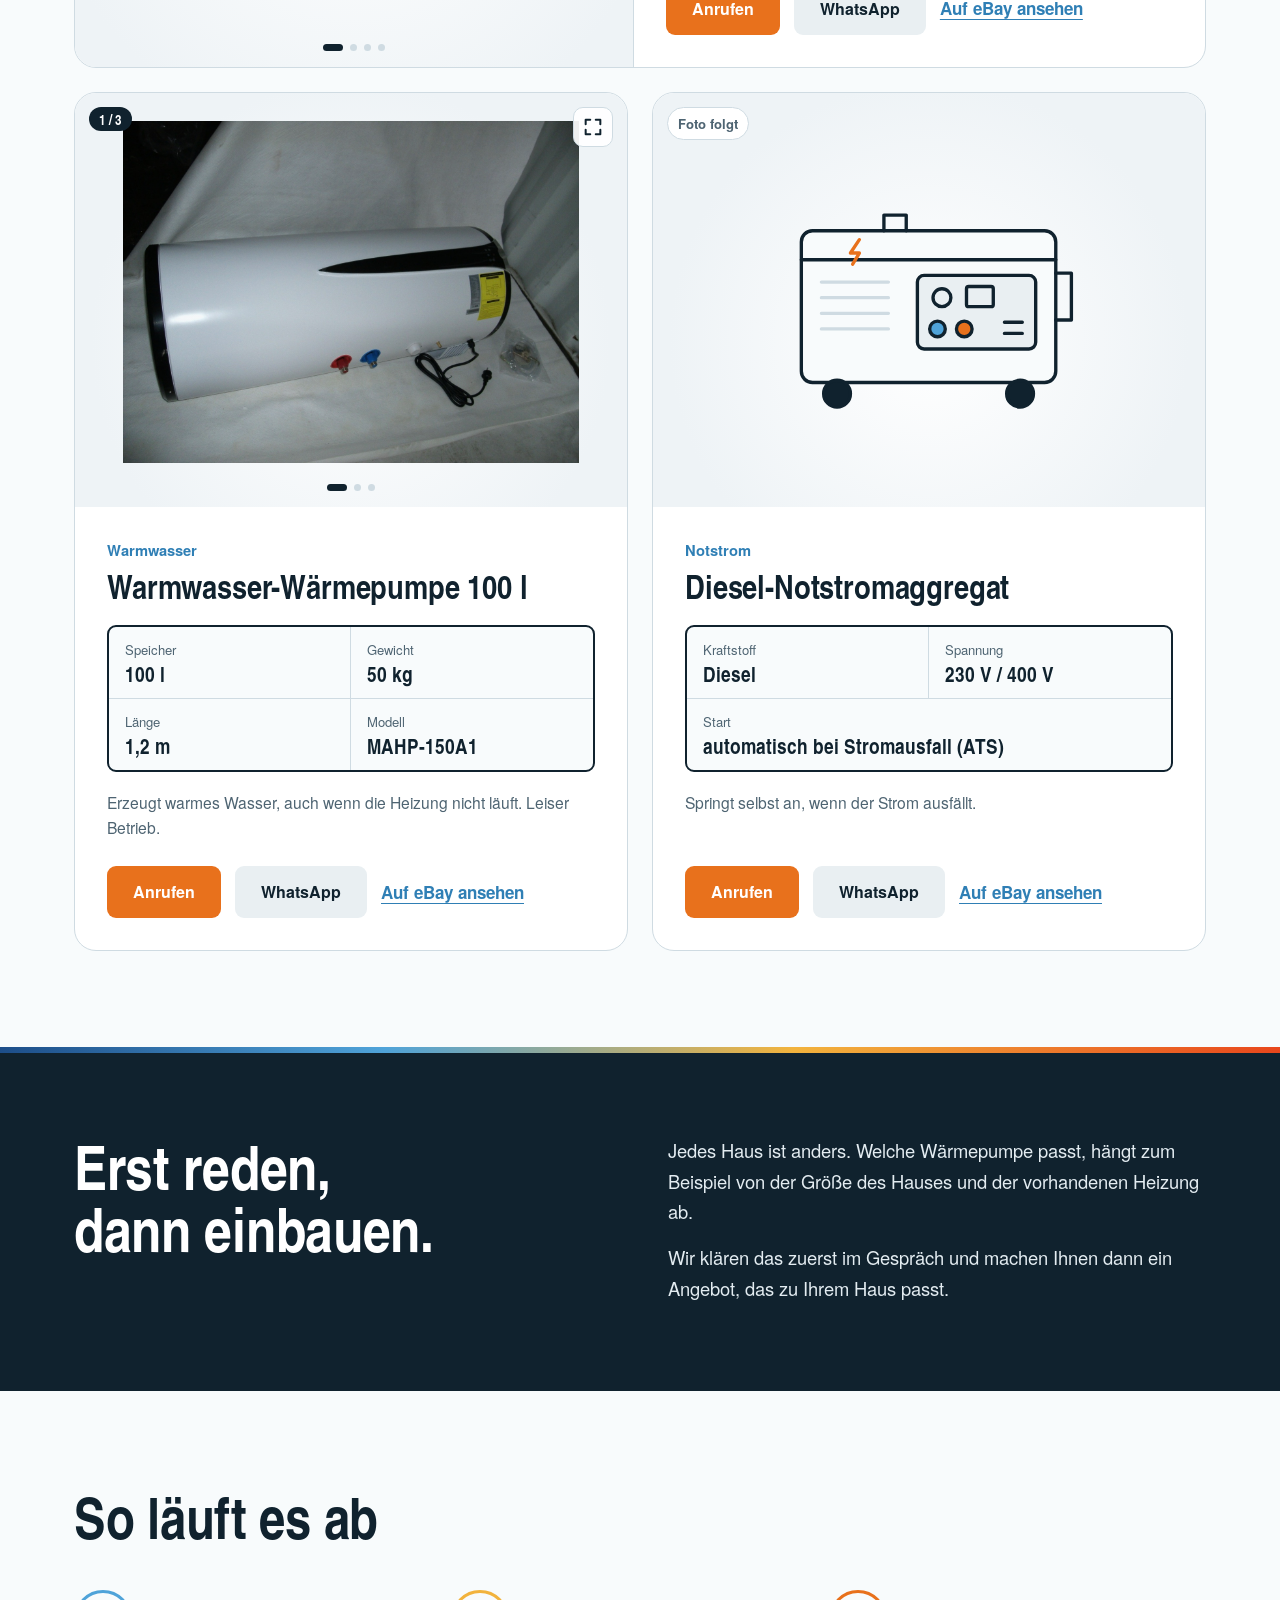
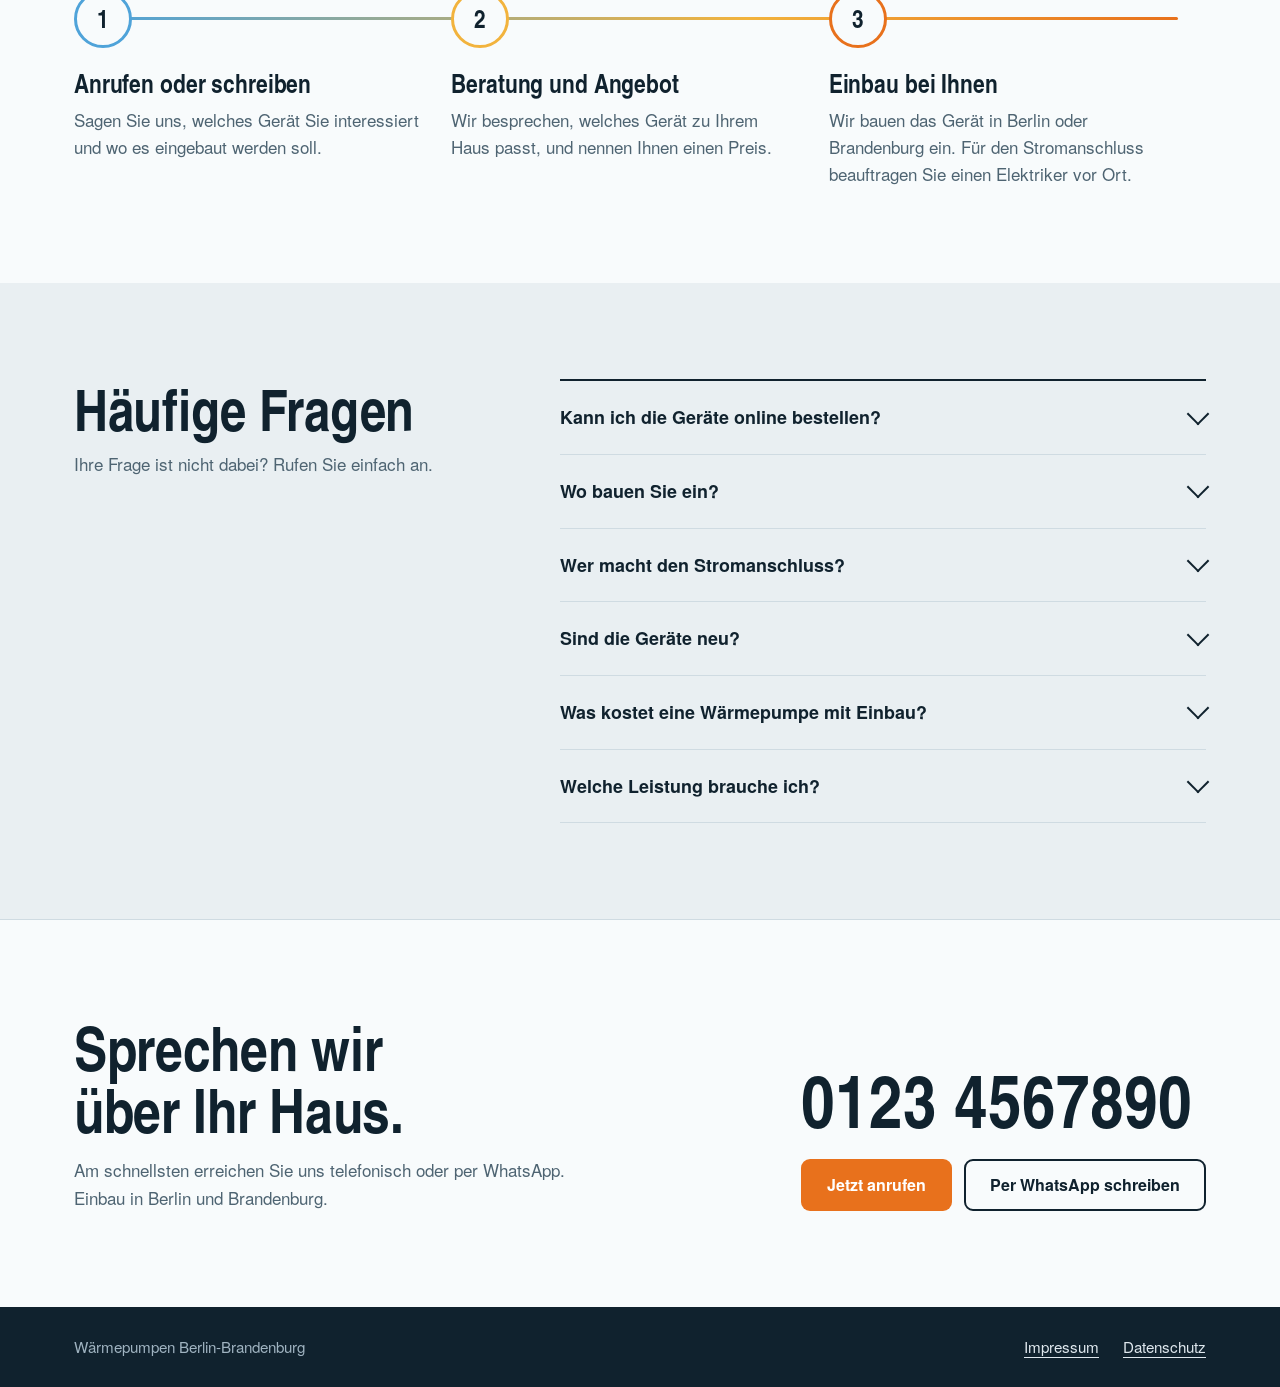
==== commit f64a1510: "Galerie wiederhergestellt" ====
--- a/index.html
+++ b/index.html
@@ -4,21 +4,23 @@
   <meta charset="utf-8">
   <meta name="viewport" content="width=device-width, initial-scale=1">
   <title>Wärmepumpen Berlin-Brandenburg – Verkauf und Einbau</title>
-  <meta name="description" content="Wärmepumpen, Warmwasser-Wärmepumpen und Notstromaggregate. Verkauf und Einbau in Berlin und Brandenburg. Persönliche Beratung am Telefon: 0175 6575605.">
+  <meta name="description" content="Wärmepumpen, Warmwasser-Wärmepumpen und Notstromaggregate. Verkauf und Einbau in Berlin und Brandenburg. Persönliche Beratung am Telefon: 0123 4567890.">
   <meta property="og:title" content="Wärmepumpen Berlin-Brandenburg">
   <meta property="og:description" content="Wärmepumpen, Warmwasser-Wärmepumpen und Notstromaggregate. Verkauf und Einbau in Berlin und Brandenburg.">
   <meta property="og:type" content="website">
   <meta property="og:locale" content="de_DE">
+  <meta name="robots" content="noindex, nofollow">
   <meta name="theme-color" content="#10222e">
   <link rel="icon" href="favicon.svg" type="image/svg+xml">
   <link rel="preload" href="fonts/heros-cn-bold.woff" as="font" type="font/woff" crossorigin>
   <link rel="stylesheet" href="style.css">
   <script>
-    // Falls ein Produktfoto nicht geladen werden kann: neutrale Fläche statt kaputtem Bild
+    // Fotos, die nicht geladen werden können, aus der Galerie nehmen (statt kaputtem Bild)
     document.addEventListener('error', function (e) {
       var img = e.target;
-      if (img.tagName !== 'IMG' || !img.closest('.product-photo')) return;
-      if (img.src.indexOf('ebayimg') !== -1 || !img.getAttribute('onerror')) img.closest('.product-photo').classList.add('no-photo');
+      if (img.tagName !== 'IMG' || !img.closest('.slide')) return;
+      img.closest('.slide').classList.add('failed');
+      document.dispatchEvent(new CustomEvent('gallery:failed', { detail: img }));
     }, true);
   </script>
 </head>
@@ -37,9 +39,9 @@
       <a href="#ablauf">Ablauf</a>
       <a href="#fragen">Fragen</a>
     </nav>
-    <a class="top-call" href="tel:+491756575605">
+    <a class="top-call" href="tel:+491234567890">
       <svg viewBox="0 0 24 24" aria-hidden="true"><path d="M6.6 10.8a15.1 15.1 0 0 0 6.6 6.6l2.2-2.2a1 1 0 0 1 1-.25 11.4 11.4 0 0 0 3.6.57 1 1 0 0 1 1 1V20a1 1 0 0 1-1 1A17 17 0 0 1 3 4a1 1 0 0 1 1-1h3.5a1 1 0 0 1 1 1c0 1.25.2 2.45.57 3.57a1 1 0 0 1-.25 1z" fill="currentColor"/></svg>
-      0175 6575605
+      0123 4567890
     </a>
   </div>
 </header>
@@ -53,8 +55,8 @@
         <h1>Wärme aus der Luft. Eingebaut in Berlin und Brandenburg.</h1>
         <p class="hero-lead">Wir verkaufen Wärmepumpen, Warmwasser-Wärmepumpen und Notstromaggregate und bauen sie bei Ihnen ein. Rufen Sie an, wir beraten Sie persönlich.</p>
         <div class="hero-actions">
-          <a class="btn btn-heat" href="tel:+491756575605">0175 6575605 anrufen</a>
-          <a class="btn btn-line" href="https://wa.me/491756575605" target="_blank" rel="noopener">Per WhatsApp schreiben</a>
+          <a class="btn btn-heat" href="tel:+491234567890">0123 4567890 anrufen</a>
+          <a class="btn btn-line" href="https://wa.me/491234567890" target="_blank" rel="noopener">Per WhatsApp schreiben</a>
         </div>
         <ul class="facts">
           <li><svg viewBox="0 0 24 24" aria-hidden="true"><path d="M3 7l9-4 9 4v10l-9 4-9-4z M3 7l9 4 9-4 M12 11v10" fill="none" stroke="currentColor" stroke-width="1.7" stroke-linejoin="round"/></svg>Neugeräte</li>
@@ -164,11 +166,32 @@
 
         <!-- Heat pump, two sizes -->
         <article class="product product-wide" data-product="wp">
-          <div class="product-photo">
-            <img data-size-img="8" src="img/heatpump-8kw.jpg" alt="Inverter-Wärmepumpe Monoblock 8 kW" width="640" height="480" loading="lazy"
-                 onerror="this.onerror=null;this.src='https://i.ebayimg.com/images/g/A-0AAeSwED5qv4I5/s-l500.jpg'">
-            <img data-size-img="16" src="img/heatpump-16kw.jpg" alt="Inverter-Wärmepumpe Monoblock 16 kW" width="640" height="480" loading="lazy" hidden
-                 onerror="this.onerror=null;this.src='https://i.ebayimg.com/images/g/aLEAAeSw-ftqv42o/s-l500.jpg'">
+          <div class="product-photo gallery" data-gallery data-size-img="8">
+            <div class="gal-track" tabindex="0" role="group" aria-roledescription="Bildergalerie" aria-label="Fotos: Inverter-Wärmepumpe Monoblock 8 kW">
+              <figure class="slide"><img src="img/heatpump-8kw-2.jpg" alt="Inverter-Wärmepumpe Monoblock 8 kW, Foto 1 von 4" width="640" height="480" loading="lazy" decoding="async"></figure>
+              <figure class="slide"><img src="img/heatpump-8kw-3.jpg" alt="Inverter-Wärmepumpe Monoblock 8 kW, Foto 2 von 4" width="640" height="480" loading="lazy" decoding="async"></figure>
+              <figure class="slide"><img src="img/heatpump-8kw-4.jpg" alt="Inverter-Wärmepumpe Monoblock 8 kW, Foto 3 von 4" width="640" height="480" loading="lazy" decoding="async"></figure>
+              <figure class="slide"><img src="img/heatpump-8kw-5.jpg" alt="Inverter-Wärmepumpe Monoblock 8 kW, Foto 4 von 4" width="640" height="480" loading="lazy" decoding="async"></figure>
+            </div>
+            <span class="gal-count" aria-hidden="true">1 / 4</span>
+            <button type="button" class="gal-btn gal-prev" aria-label="Vorheriges Foto"><svg viewBox="0 0 24 24" aria-hidden="true"><path d="M15 5l-7 7 7 7" fill="none" stroke="currentColor" stroke-width="2.4" stroke-linecap="round" stroke-linejoin="round"/></svg></button>
+            <button type="button" class="gal-btn gal-next" aria-label="Nächstes Foto"><svg viewBox="0 0 24 24" aria-hidden="true"><path d="M9 5l7 7-7 7" fill="none" stroke="currentColor" stroke-width="2.4" stroke-linecap="round" stroke-linejoin="round"/></svg></button>
+            <button type="button" class="gal-zoom" aria-label="Fotos groß ansehen"><svg viewBox="0 0 24 24" aria-hidden="true"><path d="M4 9V4h5M20 9V4h-5M4 15v5h5M20 15v5h-5" fill="none" stroke="currentColor" stroke-width="2.2" stroke-linecap="round" stroke-linejoin="round"/></svg></button>
+            <div class="gal-dots" aria-hidden="true"></div>
+          </div>
+          <div class="product-photo gallery" data-gallery data-size-img="16" hidden>
+            <div class="gal-track" tabindex="0" role="group" aria-roledescription="Bildergalerie" aria-label="Fotos: Inverter-Wärmepumpe Monoblock 16 kW">
+              <figure class="slide"><img src="img/heatpump-16kw-2.jpg" alt="Inverter-Wärmepumpe Monoblock 16 kW, Foto 1 von 5" width="640" height="480" loading="lazy" decoding="async"></figure>
+              <figure class="slide"><img src="img/heatpump-16kw-3.jpg" alt="Inverter-Wärmepumpe Monoblock 16 kW, Foto 2 von 5" width="640" height="480" loading="lazy" decoding="async"></figure>
+              <figure class="slide"><img src="img/heatpump-16kw-4.jpg" alt="Inverter-Wärmepumpe Monoblock 16 kW, Foto 3 von 5" width="640" height="480" loading="lazy" decoding="async"></figure>
+              <figure class="slide"><img src="img/heatpump-16kw-5.jpg" alt="Inverter-Wärmepumpe Monoblock 16 kW, Foto 4 von 5" width="640" height="480" loading="lazy" decoding="async"></figure>
+              <figure class="slide"><img src="img/heatpump-16kw-6.jpg" alt="Inverter-Wärmepumpe Monoblock 16 kW, Foto 5 von 5" width="640" height="480" loading="lazy" decoding="async"></figure>
+            </div>
+            <span class="gal-count" aria-hidden="true">1 / 5</span>
+            <button type="button" class="gal-btn gal-prev" aria-label="Vorheriges Foto"><svg viewBox="0 0 24 24" aria-hidden="true"><path d="M15 5l-7 7 7 7" fill="none" stroke="currentColor" stroke-width="2.4" stroke-linecap="round" stroke-linejoin="round"/></svg></button>
+            <button type="button" class="gal-btn gal-next" aria-label="Nächstes Foto"><svg viewBox="0 0 24 24" aria-hidden="true"><path d="M9 5l7 7-7 7" fill="none" stroke="currentColor" stroke-width="2.4" stroke-linecap="round" stroke-linejoin="round"/></svg></button>
+            <button type="button" class="gal-zoom" aria-label="Fotos groß ansehen"><svg viewBox="0 0 24 24" aria-hidden="true"><path d="M4 9V4h5M20 9V4h-5M4 15v5h5M20 15v5h-5" fill="none" stroke="currentColor" stroke-width="2.2" stroke-linecap="round" stroke-linejoin="round"/></svg></button>
+            <div class="gal-dots" aria-hidden="true"></div>
           </div>
           <div class="plate">
             <p class="plate-kind">Heizen, Kühlen und Warmwasser</p>
@@ -192,8 +215,8 @@
             </dl>
             <p class="plate-note">Die Kältetechnik sitzt im Außengerät. Der Ventilator läuft mit variabler Drehzahl.</p>
             <div class="plate-actions">
-              <a class="btn btn-heat" href="tel:+491756575605">Anrufen</a>
-              <a class="btn btn-quiet" href="https://wa.me/491756575605?text=Hallo%2C%20ich%20interessiere%20mich%20f%C3%BCr%20die%20Inverter-W%C3%A4rmepumpe." target="_blank" rel="noopener">WhatsApp</a>
+              <a class="btn btn-heat" href="tel:+491234567890">Anrufen</a>
+              <a class="btn btn-quiet" href="https://wa.me/491234567890?text=Hallo%2C%20ich%20interessiere%20mich%20f%C3%BCr%20die%20Inverter-W%C3%A4rmepumpe." target="_blank" rel="noopener">WhatsApp</a>
               <a class="text-link" data-size-link="8" href="https://www.ebay.de/itm/198682334614" target="_blank" rel="noopener">Auf eBay ansehen</a>
             </div>
           </div>
@@ -201,9 +224,17 @@
 
         <!-- Hot water heat pump -->
         <article class="product">
-          <div class="product-photo">
-            <img src="img/hotwater-100l.jpg" alt="Warmwasser-Wärmepumpe 100 Liter" width="640" height="480" loading="lazy"
-                 onerror="this.onerror=null;this.src='https://i.ebayimg.com/images/g/kmkAAeSwMYpqv5Bw/s-l500.jpg'">
+          <div class="product-photo gallery" data-gallery>
+            <div class="gal-track" tabindex="0" role="group" aria-roledescription="Bildergalerie" aria-label="Fotos: Warmwasser-Wärmepumpe 100 Liter">
+              <figure class="slide"><img src="img/hotwater-100l-2.jpg" alt="Warmwasser-Wärmepumpe 100 Liter, Foto 1 von 3" width="640" height="480" loading="lazy" decoding="async"></figure>
+              <figure class="slide"><img src="img/hotwater-100l-3.jpg" alt="Warmwasser-Wärmepumpe 100 Liter, Foto 2 von 3" width="640" height="480" loading="lazy" decoding="async"></figure>
+              <figure class="slide"><img src="img/hotwater-100l-4.jpg" alt="Warmwasser-Wärmepumpe 100 Liter, Foto 3 von 3" width="640" height="480" loading="lazy" decoding="async"></figure>
+            </div>
+            <span class="gal-count" aria-hidden="true">1 / 3</span>
+            <button type="button" class="gal-btn gal-prev" aria-label="Vorheriges Foto"><svg viewBox="0 0 24 24" aria-hidden="true"><path d="M15 5l-7 7 7 7" fill="none" stroke="currentColor" stroke-width="2.4" stroke-linecap="round" stroke-linejoin="round"/></svg></button>
+            <button type="button" class="gal-btn gal-next" aria-label="Nächstes Foto"><svg viewBox="0 0 24 24" aria-hidden="true"><path d="M9 5l7 7-7 7" fill="none" stroke="currentColor" stroke-width="2.4" stroke-linecap="round" stroke-linejoin="round"/></svg></button>
+            <button type="button" class="gal-zoom" aria-label="Fotos groß ansehen"><svg viewBox="0 0 24 24" aria-hidden="true"><path d="M4 9V4h5M20 9V4h-5M4 15v5h5M20 15v5h-5" fill="none" stroke="currentColor" stroke-width="2.2" stroke-linecap="round" stroke-linejoin="round"/></svg></button>
+            <div class="gal-dots" aria-hidden="true"></div>
           </div>
           <div class="plate">
             <p class="plate-kind">Warmwasser</p>
@@ -216,8 +247,8 @@
             </dl>
             <p class="plate-note">Erzeugt warmes Wasser, auch wenn die Heizung nicht läuft. Leiser Betrieb.</p>
             <div class="plate-actions">
-              <a class="btn btn-heat" href="tel:+491756575605">Anrufen</a>
-              <a class="btn btn-quiet" href="https://wa.me/491756575605?text=Hallo%2C%20ich%20interessiere%20mich%20f%C3%BCr%20die%20Warmwasser-W%C3%A4rmepumpe." target="_blank" rel="noopener">WhatsApp</a>
+              <a class="btn btn-heat" href="tel:+491234567890">Anrufen</a>
+              <a class="btn btn-quiet" href="https://wa.me/491234567890?text=Hallo%2C%20ich%20interessiere%20mich%20f%C3%BCr%20die%20Warmwasser-W%C3%A4rmepumpe." target="_blank" rel="noopener">WhatsApp</a>
               <a class="text-link" href="https://www.ebay.de/itm/198682462761" target="_blank" rel="noopener">Auf eBay ansehen</a>
             </div>
           </div>
@@ -225,9 +256,26 @@
 
         <!-- Generator -->
         <article class="product">
-          <div class="product-photo">
-            <img src="img/generator.png" alt="Diesel-Notstromaggregat mit automatischem Start" width="640" height="480" loading="lazy"
-                 onerror="this.onerror=null;this.src='https://i.ebayimg.com/thumbs/images/g/P1sAAeSwmP5qv5QJ/s-l500.jpg'">
+          <div class="product-photo illustration">
+            <svg viewBox="0 0 320 240" role="img" aria-label="Zeichnung eines Notstromaggregats">
+              <g fill="none" stroke="#10222e" stroke-width="3" stroke-linejoin="round" stroke-linecap="round">
+                <rect x="46" y="58" width="228" height="136" rx="10" fill="#f8fbfc"/>
+                <path d="M46 84h228"/>
+                <rect x="150" y="98" width="106" height="66" rx="6" fill="#e9eff2"/>
+                <circle cx="172" cy="118" r="8"/>
+                <rect x="194" y="108" width="24" height="18" rx="2"/>
+                <circle cx="168" cy="146" r="7" fill="#4fa3d9" stroke="#10222e"/>
+                <circle cx="192" cy="146" r="7" fill="#e8711c" stroke="#10222e"/>
+                <path d="M228 140h16M228 150h16"/>
+                <path d="M64 104h60M64 118h60M64 132h60M64 146h60" stroke="#cfdbe2"/>
+                <path d="M120 58v-14h20v14"/>
+                <path d="M274 96h14v42h-14"/>
+                <circle cx="78" cy="204" r="12" fill="#10222e"/>
+                <circle cx="242" cy="204" r="12" fill="#10222e"/>
+              </g>
+              <path d="M98 66l-8 12h8l-6 10" fill="none" stroke="#e8711c" stroke-width="3" stroke-linecap="round" stroke-linejoin="round"/>
+            </svg>
+            <span class="illu-note">Foto folgt</span>
           </div>
           <div class="plate">
             <p class="plate-kind">Notstrom</p>
@@ -239,8 +287,8 @@
             </dl>
             <p class="plate-note">Springt selbst an, wenn der Strom ausfällt.</p>
             <div class="plate-actions">
-              <a class="btn btn-heat" href="tel:+491756575605">Anrufen</a>
-              <a class="btn btn-quiet" href="https://wa.me/491756575605?text=Hallo%2C%20ich%20interessiere%20mich%20f%C3%BCr%20das%20Notstromaggregat." target="_blank" rel="noopener">WhatsApp</a>
+              <a class="btn btn-heat" href="tel:+491234567890">Anrufen</a>
+              <a class="btn btn-quiet" href="https://wa.me/491234567890?text=Hallo%2C%20ich%20interessiere%20mich%20f%C3%BCr%20das%20Notstromaggregat." target="_blank" rel="noopener">WhatsApp</a>
               <a class="text-link" href="https://www.ebay.de/itm/198682476447" target="_blank" rel="noopener">Auf eBay ansehen</a>
             </div>
           </div>
@@ -255,7 +303,7 @@
     <div class="wrap why-grid">
       <h2>Erst reden, dann einbauen.</h2>
       <div>
-        <p>Jedes Haus ist anders. Welche Wärmepumpe passt, hängt zum Beispiel von der Größe des Hauses und der vorhandenen Heizung ab. Deshalb gibt es hier keinen Warenkorb.</p>
+        <p>Jedes Haus ist anders. Welche Wärmepumpe passt, hängt zum Beispiel von der Größe des Hauses und der vorhandenen Heizung ab.</p>
         <p>Wir klären das zuerst im Gespräch und machen Ihnen dann ein Angebot, das zu Ihrem Haus passt.</p>
       </div>
     </div>
@@ -331,10 +379,10 @@
         <p>Am schnellsten erreichen Sie uns telefonisch oder per WhatsApp. Einbau in Berlin und Brandenburg.</p>
       </div>
       <div class="contact-actions">
-        <a class="big-number" href="tel:+491756575605">0175 6575605</a>
+        <a class="big-number" href="tel:+491234567890">0123 4567890</a>
         <div class="contact-buttons">
-          <a class="btn btn-heat" href="tel:+491756575605">Jetzt anrufen</a>
-          <a class="btn btn-line" href="https://wa.me/491756575605" target="_blank" rel="noopener">Per WhatsApp schreiben</a>
+          <a class="btn btn-heat" href="tel:+491234567890">Jetzt anrufen</a>
+          <a class="btn btn-line" href="https://wa.me/491234567890" target="_blank" rel="noopener">Per WhatsApp schreiben</a>
         </div>
       </div>
     </div>
@@ -353,9 +401,17 @@
 </footer>
 
 <div class="dock" aria-label="Schnellkontakt">
-  <a class="btn btn-heat" href="tel:+491756575605">Anrufen</a>
-  <a class="btn btn-wa" href="https://wa.me/491756575605" target="_blank" rel="noopener">WhatsApp</a>
+  <a class="btn btn-heat" href="tel:+491234567890">Anrufen</a>
+  <a class="btn btn-wa" href="https://wa.me/491234567890" target="_blank" rel="noopener">WhatsApp</a>
 </div>
+
+<dialog class="lightbox" aria-label="Fotos">
+  <div class="lb-track" tabindex="0"></div>
+  <span class="lb-count" aria-live="polite"></span>
+  <button type="button" class="lb-btn lb-close" aria-label="Schließen"><svg viewBox="0 0 24 24" aria-hidden="true"><path d="M6 6l12 12M18 6L6 18" fill="none" stroke="currentColor" stroke-width="2.4" stroke-linecap="round"/></svg></button>
+  <button type="button" class="lb-btn lb-prev" aria-label="Vorheriges Foto"><svg viewBox="0 0 24 24" aria-hidden="true"><path d="M15 5l-7 7 7 7" fill="none" stroke="currentColor" stroke-width="2.4" stroke-linecap="round" stroke-linejoin="round"/></svg></button>
+  <button type="button" class="lb-btn lb-next" aria-label="Nächstes Foto"><svg viewBox="0 0 24 24" aria-hidden="true"><path d="M9 5l7 7-7 7" fill="none" stroke="currentColor" stroke-width="2.4" stroke-linecap="round" stroke-linejoin="round"/></svg></button>
+</dialog>
 
 <script src="main.js" defer></script>
 </body>
--- a/style.css
+++ b/style.css
@@ -160,6 +160,7 @@
   display: grid; place-items: center; padding: 28px;
 }
 .product-photo img { width: 100%; height: 100%; object-fit: contain; mix-blend-mode: multiply; }
+.product-photo:not(.gallery) img { position: absolute; inset: 28px; width: calc(100% - 56px); height: calc(100% - 56px); }
 
 /* Typenschild (rating plate) */
 .plate { padding: 32px; display: flex; flex-direction: column; flex: 1; }
@@ -329,11 +330,15 @@
 .gal-track::-webkit-scrollbar { display: none; }
 .gal-track:focus-visible { outline-offset: -4px; }
 .slide {
-  flex: 0 0 100%; margin: 0; padding: 28px 28px 44px;
-  scroll-snap-align: start; scroll-snap-stop: always;
-  display: grid; place-items: center; cursor: zoom-in;
-}
-.slide img { width: 100%; height: 100%; object-fit: contain; mix-blend-mode: multiply; }
+  position: relative; flex: 0 0 100%; height: 100%; margin: 0;
+  scroll-snap-align: start; scroll-snap-stop: always; cursor: zoom-in;
+}
+/* Bild absolut im Rahmen: verhindert, dass hohe Fotos auf iPhone/Safari herausragen */
+.slide img {
+  position: absolute; left: 28px; top: 28px;
+  width: calc(100% - 56px); height: calc(100% - 72px);
+  object-fit: contain; mix-blend-mode: multiply;
+}
 .slide.failed { display: none; }
 
 .gal-btn, .gal-zoom {
@@ -358,7 +363,7 @@
 .gal-dots span { width: 7px; height: 7px; border-radius: 50%; background: var(--rule); transition: background-color .2s, width .2s; }
 .gal-dots span.on { width: 20px; border-radius: 4px; background: var(--ink); }
 .gallery.single .gal-btn, .gallery.single .gal-dots, .gallery.single .gal-count { display: none; }
-.gallery.single .slide { padding-bottom: 28px; }
+.gallery.single .slide img { height: calc(100% - 56px); }
 
 @media (hover: hover) {
   .gallery .gal-btn { opacity: 0; }
@@ -376,8 +381,12 @@
   scroll-snap-type: x mandatory; scrollbar-width: none; overscroll-behavior: contain;
 }
 .lb-track::-webkit-scrollbar { display: none; }
-.lb-track figure { flex: 0 0 100%; margin: 0; padding: 72px 72px 64px; scroll-snap-align: start; display: grid; place-items: center; }
-.lb-track img { max-width: 100%; max-height: 100%; object-fit: contain; mix-blend-mode: multiply; }
+.lb-track figure { position: relative; flex: 0 0 100%; height: 100%; margin: 0; scroll-snap-align: start; }
+.lb-track img {
+  position: absolute; left: 72px; top: 72px;
+  width: calc(100% - 144px); height: calc(100% - 136px);
+  object-fit: contain; mix-blend-mode: multiply;
+}
 .lb-count {
   position: absolute; top: 22px; left: 50%; transform: translateX(-50%);
   font: 700 1.1rem/1 var(--display); font-variant-numeric: tabular-nums;
@@ -396,8 +405,9 @@
 .lb-next { right: 16px; }
 
 @media (max-width: 760px) {
-  .slide { padding: 20px 20px 40px; }
-  .lb-track figure { padding: 64px 12px 84px; }
+  .slide img { left: 16px; top: 16px; width: calc(100% - 32px); height: calc(100% - 52px); }
+  .gallery.single .slide img { height: calc(100% - 32px); }
+  .lb-track img { left: 12px; top: 64px; width: calc(100% - 24px); height: calc(100% - 148px); }
   .lb-prev, .lb-next { top: auto; bottom: 18px; margin-top: 0; }
   .lb-prev { left: calc(50% - 64px); }
   .lb-next { right: calc(50% - 64px); }
@@ -406,3 +416,13 @@
 @media (prefers-reduced-motion: reduce) {
   .gal-track { scroll-behavior: auto; }
 }
+
+/* Zeichnung, solange kein echtes Foto vorhanden ist */
+.product-photo.illustration { display: grid; place-items: center; }
+.product-photo.illustration svg { width: 72%; max-width: 360px; height: auto; }
+.illu-note {
+  position: absolute; left: 14px; top: 14px;
+  padding: 5px 10px; border-radius: 999px;
+  background: #fff; border: 1px solid var(--rule); color: var(--slate);
+  font-size: .82rem; font-weight: 700;
+}
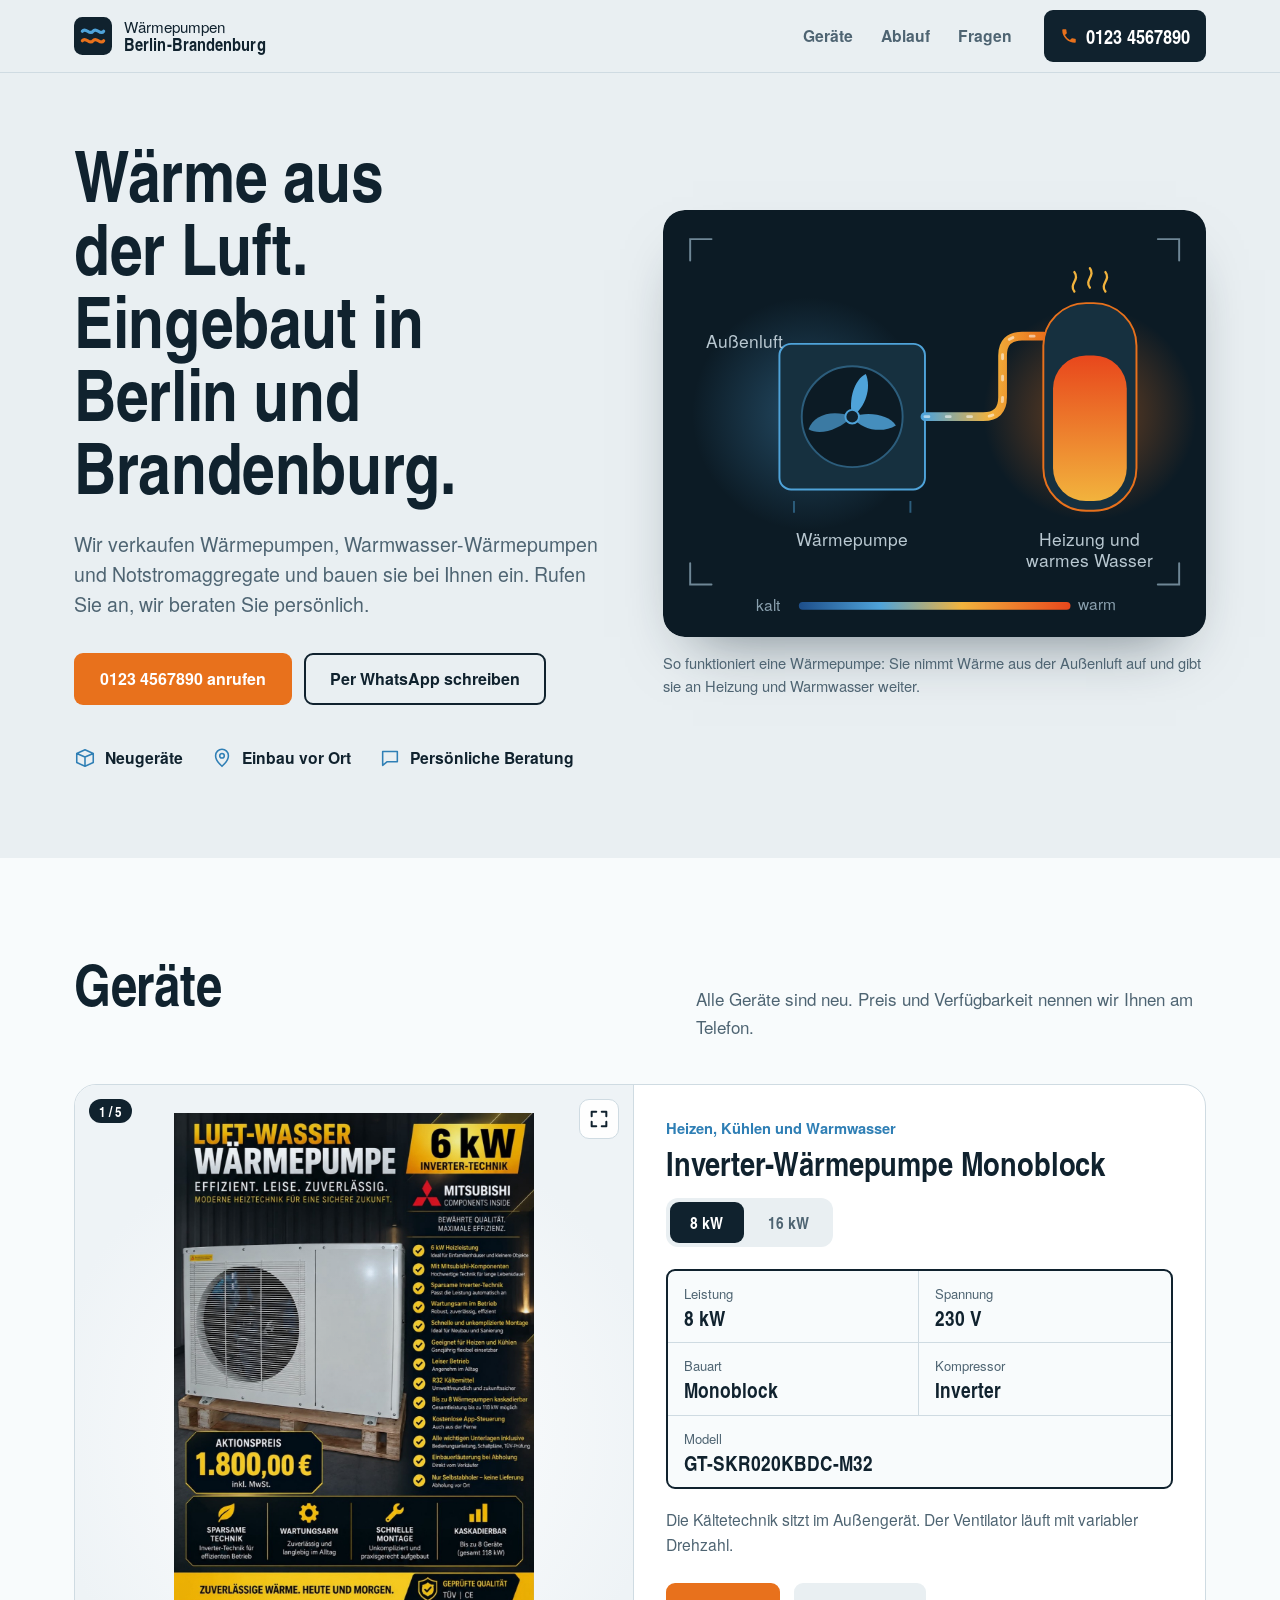
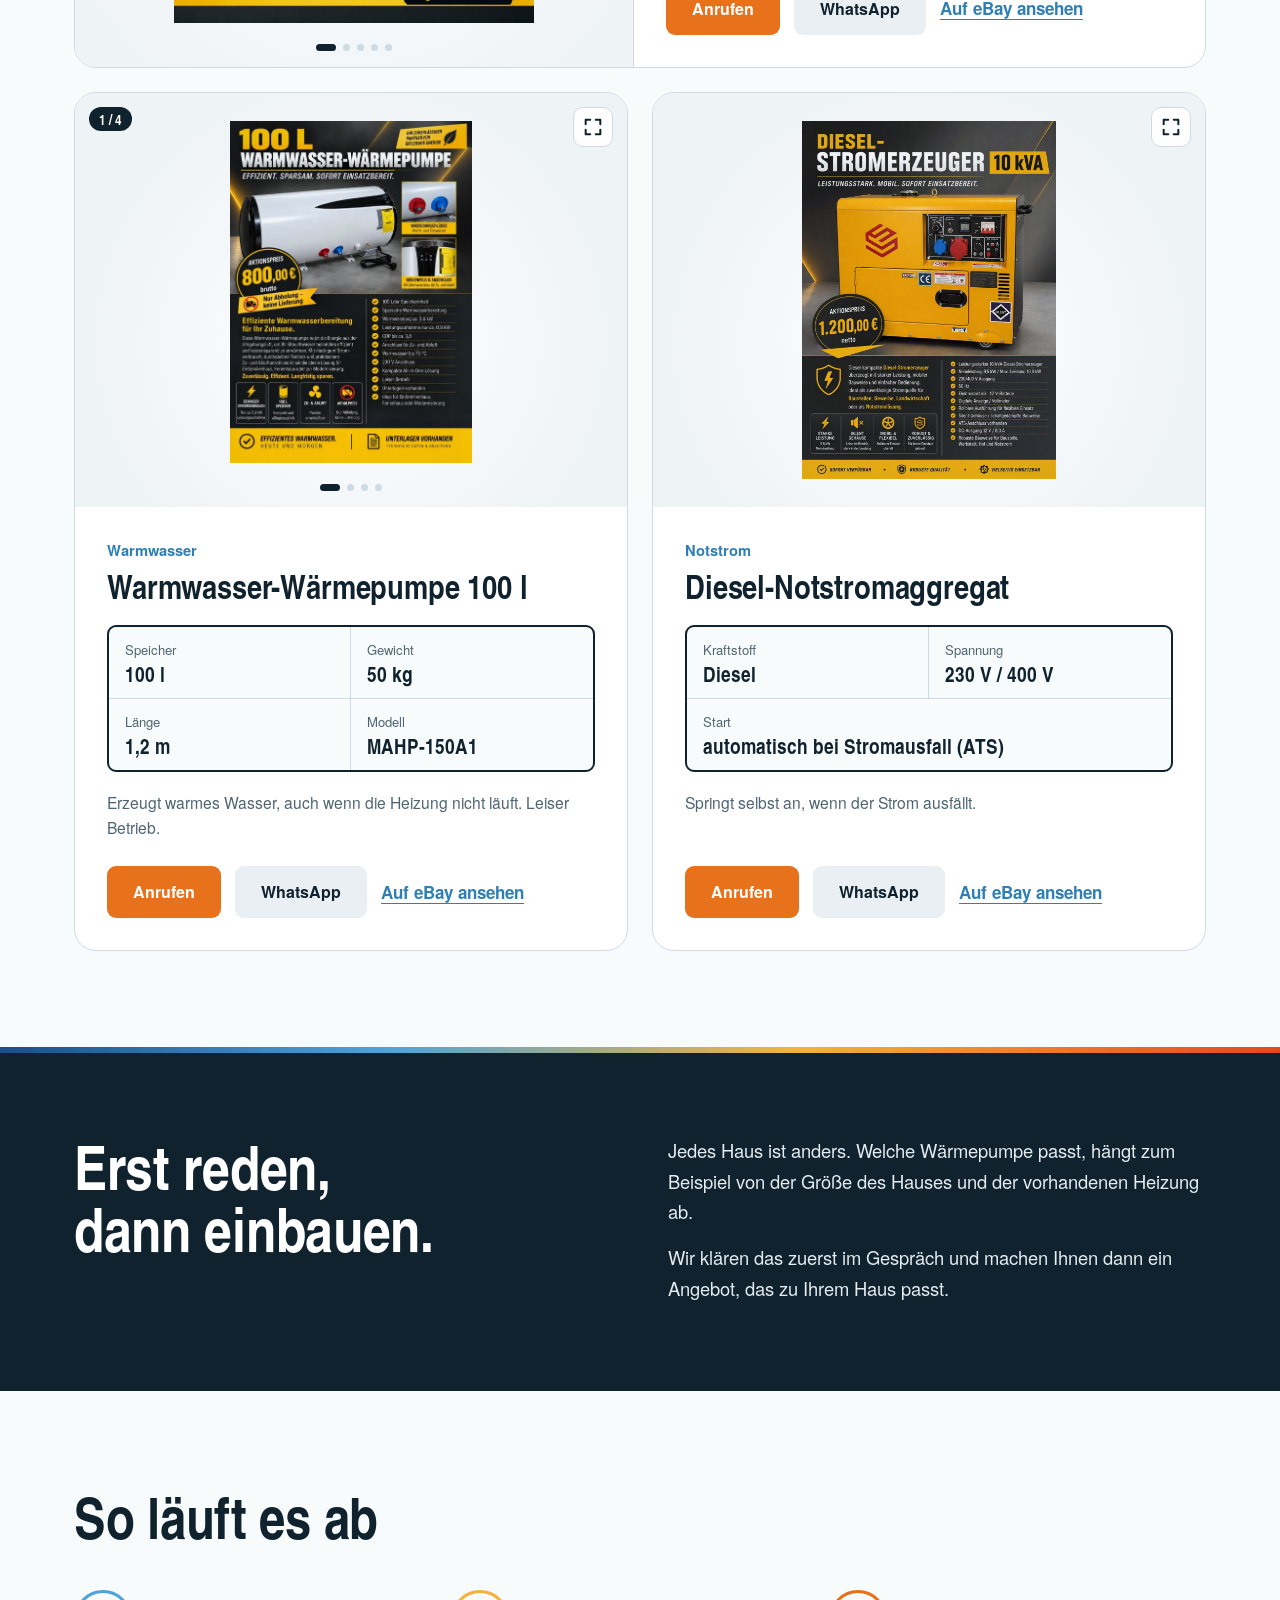
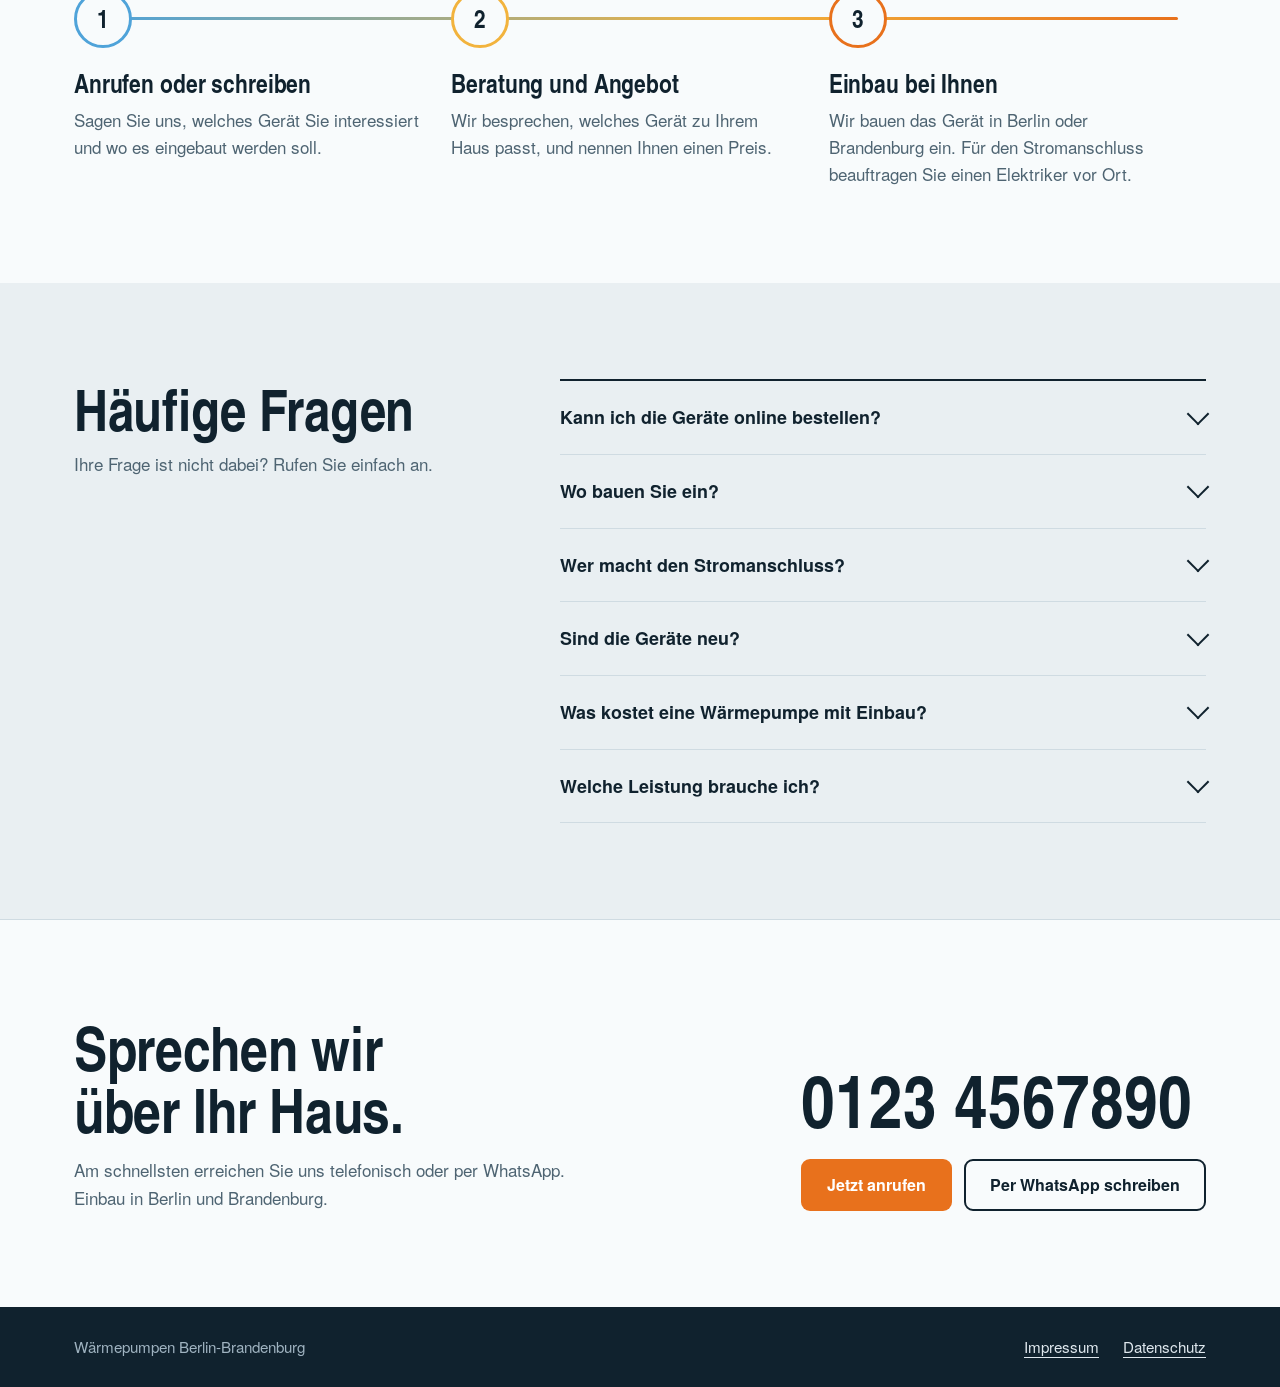
==== commit 4a1be33c: "Galerie mit Grafiken, Handy-Ansicht" ====
--- a/index.html
+++ b/index.html
@@ -168,12 +168,13 @@
         <article class="product product-wide" data-product="wp">
           <div class="product-photo gallery" data-gallery data-size-img="8">
             <div class="gal-track" tabindex="0" role="group" aria-roledescription="Bildergalerie" aria-label="Fotos: Inverter-Wärmepumpe Monoblock 8 kW">
-              <figure class="slide"><img src="img/heatpump-8kw-2.jpg" alt="Inverter-Wärmepumpe Monoblock 8 kW, Foto 1 von 4" width="640" height="480" loading="lazy" decoding="async"></figure>
-              <figure class="slide"><img src="img/heatpump-8kw-3.jpg" alt="Inverter-Wärmepumpe Monoblock 8 kW, Foto 2 von 4" width="640" height="480" loading="lazy" decoding="async"></figure>
-              <figure class="slide"><img src="img/heatpump-8kw-4.jpg" alt="Inverter-Wärmepumpe Monoblock 8 kW, Foto 3 von 4" width="640" height="480" loading="lazy" decoding="async"></figure>
-              <figure class="slide"><img src="img/heatpump-8kw-5.jpg" alt="Inverter-Wärmepumpe Monoblock 8 kW, Foto 4 von 4" width="640" height="480" loading="lazy" decoding="async"></figure>
-            </div>
-            <span class="gal-count" aria-hidden="true">1 / 4</span>
+              <figure class="slide"><img src="img/heatpump-8kw.jpg" alt="Inverter-Wärmepumpe Monoblock 8 kW, Foto 1 von 5" width="640" height="480" loading="lazy" decoding="async"></figure>
+              <figure class="slide"><img src="img/heatpump-8kw-2.jpg" alt="Inverter-Wärmepumpe Monoblock 8 kW, Foto 2 von 5" width="640" height="480" loading="lazy" decoding="async"></figure>
+              <figure class="slide"><img src="img/heatpump-8kw-3.jpg" alt="Inverter-Wärmepumpe Monoblock 8 kW, Foto 3 von 5" width="640" height="480" loading="lazy" decoding="async"></figure>
+              <figure class="slide"><img src="img/heatpump-8kw-4.jpg" alt="Inverter-Wärmepumpe Monoblock 8 kW, Foto 4 von 5" width="640" height="480" loading="lazy" decoding="async"></figure>
+              <figure class="slide"><img src="img/heatpump-8kw-5.jpg" alt="Inverter-Wärmepumpe Monoblock 8 kW, Foto 5 von 5" width="640" height="480" loading="lazy" decoding="async"></figure>
+            </div>
+            <span class="gal-count" aria-hidden="true">1 / 5</span>
             <button type="button" class="gal-btn gal-prev" aria-label="Vorheriges Foto"><svg viewBox="0 0 24 24" aria-hidden="true"><path d="M15 5l-7 7 7 7" fill="none" stroke="currentColor" stroke-width="2.4" stroke-linecap="round" stroke-linejoin="round"/></svg></button>
             <button type="button" class="gal-btn gal-next" aria-label="Nächstes Foto"><svg viewBox="0 0 24 24" aria-hidden="true"><path d="M9 5l7 7-7 7" fill="none" stroke="currentColor" stroke-width="2.4" stroke-linecap="round" stroke-linejoin="round"/></svg></button>
             <button type="button" class="gal-zoom" aria-label="Fotos groß ansehen"><svg viewBox="0 0 24 24" aria-hidden="true"><path d="M4 9V4h5M20 9V4h-5M4 15v5h5M20 15v5h-5" fill="none" stroke="currentColor" stroke-width="2.2" stroke-linecap="round" stroke-linejoin="round"/></svg></button>
@@ -181,13 +182,14 @@
           </div>
           <div class="product-photo gallery" data-gallery data-size-img="16" hidden>
             <div class="gal-track" tabindex="0" role="group" aria-roledescription="Bildergalerie" aria-label="Fotos: Inverter-Wärmepumpe Monoblock 16 kW">
-              <figure class="slide"><img src="img/heatpump-16kw-2.jpg" alt="Inverter-Wärmepumpe Monoblock 16 kW, Foto 1 von 5" width="640" height="480" loading="lazy" decoding="async"></figure>
-              <figure class="slide"><img src="img/heatpump-16kw-3.jpg" alt="Inverter-Wärmepumpe Monoblock 16 kW, Foto 2 von 5" width="640" height="480" loading="lazy" decoding="async"></figure>
-              <figure class="slide"><img src="img/heatpump-16kw-4.jpg" alt="Inverter-Wärmepumpe Monoblock 16 kW, Foto 3 von 5" width="640" height="480" loading="lazy" decoding="async"></figure>
-              <figure class="slide"><img src="img/heatpump-16kw-5.jpg" alt="Inverter-Wärmepumpe Monoblock 16 kW, Foto 4 von 5" width="640" height="480" loading="lazy" decoding="async"></figure>
-              <figure class="slide"><img src="img/heatpump-16kw-6.jpg" alt="Inverter-Wärmepumpe Monoblock 16 kW, Foto 5 von 5" width="640" height="480" loading="lazy" decoding="async"></figure>
-            </div>
-            <span class="gal-count" aria-hidden="true">1 / 5</span>
+              <figure class="slide"><img src="img/heatpump-16kw.jpg" alt="Inverter-Wärmepumpe Monoblock 16 kW, Foto 1 von 6" width="640" height="480" loading="lazy" decoding="async"></figure>
+              <figure class="slide"><img src="img/heatpump-16kw-2.jpg" alt="Inverter-Wärmepumpe Monoblock 16 kW, Foto 2 von 6" width="640" height="480" loading="lazy" decoding="async"></figure>
+              <figure class="slide"><img src="img/heatpump-16kw-3.jpg" alt="Inverter-Wärmepumpe Monoblock 16 kW, Foto 3 von 6" width="640" height="480" loading="lazy" decoding="async"></figure>
+              <figure class="slide"><img src="img/heatpump-16kw-4.jpg" alt="Inverter-Wärmepumpe Monoblock 16 kW, Foto 4 von 6" width="640" height="480" loading="lazy" decoding="async"></figure>
+              <figure class="slide"><img src="img/heatpump-16kw-5.jpg" alt="Inverter-Wärmepumpe Monoblock 16 kW, Foto 5 von 6" width="640" height="480" loading="lazy" decoding="async"></figure>
+              <figure class="slide"><img src="img/heatpump-16kw-6.jpg" alt="Inverter-Wärmepumpe Monoblock 16 kW, Foto 6 von 6" width="640" height="480" loading="lazy" decoding="async"></figure>
+            </div>
+            <span class="gal-count" aria-hidden="true">1 / 6</span>
             <button type="button" class="gal-btn gal-prev" aria-label="Vorheriges Foto"><svg viewBox="0 0 24 24" aria-hidden="true"><path d="M15 5l-7 7 7 7" fill="none" stroke="currentColor" stroke-width="2.4" stroke-linecap="round" stroke-linejoin="round"/></svg></button>
             <button type="button" class="gal-btn gal-next" aria-label="Nächstes Foto"><svg viewBox="0 0 24 24" aria-hidden="true"><path d="M9 5l7 7-7 7" fill="none" stroke="currentColor" stroke-width="2.4" stroke-linecap="round" stroke-linejoin="round"/></svg></button>
             <button type="button" class="gal-zoom" aria-label="Fotos groß ansehen"><svg viewBox="0 0 24 24" aria-hidden="true"><path d="M4 9V4h5M20 9V4h-5M4 15v5h5M20 15v5h-5" fill="none" stroke="currentColor" stroke-width="2.2" stroke-linecap="round" stroke-linejoin="round"/></svg></button>
@@ -226,11 +228,12 @@
         <article class="product">
           <div class="product-photo gallery" data-gallery>
             <div class="gal-track" tabindex="0" role="group" aria-roledescription="Bildergalerie" aria-label="Fotos: Warmwasser-Wärmepumpe 100 Liter">
-              <figure class="slide"><img src="img/hotwater-100l-2.jpg" alt="Warmwasser-Wärmepumpe 100 Liter, Foto 1 von 3" width="640" height="480" loading="lazy" decoding="async"></figure>
-              <figure class="slide"><img src="img/hotwater-100l-3.jpg" alt="Warmwasser-Wärmepumpe 100 Liter, Foto 2 von 3" width="640" height="480" loading="lazy" decoding="async"></figure>
-              <figure class="slide"><img src="img/hotwater-100l-4.jpg" alt="Warmwasser-Wärmepumpe 100 Liter, Foto 3 von 3" width="640" height="480" loading="lazy" decoding="async"></figure>
-            </div>
-            <span class="gal-count" aria-hidden="true">1 / 3</span>
+              <figure class="slide"><img src="img/hotwater-100l.jpg" alt="Warmwasser-Wärmepumpe 100 Liter, Foto 1 von 4" width="640" height="480" loading="lazy" decoding="async"></figure>
+              <figure class="slide"><img src="img/hotwater-100l-2.jpg" alt="Warmwasser-Wärmepumpe 100 Liter, Foto 2 von 4" width="640" height="480" loading="lazy" decoding="async"></figure>
+              <figure class="slide"><img src="img/hotwater-100l-3.jpg" alt="Warmwasser-Wärmepumpe 100 Liter, Foto 3 von 4" width="640" height="480" loading="lazy" decoding="async"></figure>
+              <figure class="slide"><img src="img/hotwater-100l-4.jpg" alt="Warmwasser-Wärmepumpe 100 Liter, Foto 4 von 4" width="640" height="480" loading="lazy" decoding="async"></figure>
+            </div>
+            <span class="gal-count" aria-hidden="true">1 / 4</span>
             <button type="button" class="gal-btn gal-prev" aria-label="Vorheriges Foto"><svg viewBox="0 0 24 24" aria-hidden="true"><path d="M15 5l-7 7 7 7" fill="none" stroke="currentColor" stroke-width="2.4" stroke-linecap="round" stroke-linejoin="round"/></svg></button>
             <button type="button" class="gal-btn gal-next" aria-label="Nächstes Foto"><svg viewBox="0 0 24 24" aria-hidden="true"><path d="M9 5l7 7-7 7" fill="none" stroke="currentColor" stroke-width="2.4" stroke-linecap="round" stroke-linejoin="round"/></svg></button>
             <button type="button" class="gal-zoom" aria-label="Fotos groß ansehen"><svg viewBox="0 0 24 24" aria-hidden="true"><path d="M4 9V4h5M20 9V4h-5M4 15v5h5M20 15v5h-5" fill="none" stroke="currentColor" stroke-width="2.2" stroke-linecap="round" stroke-linejoin="round"/></svg></button>
@@ -256,26 +259,15 @@
 
         <!-- Generator -->
         <article class="product">
-          <div class="product-photo illustration">
-            <svg viewBox="0 0 320 240" role="img" aria-label="Zeichnung eines Notstromaggregats">
-              <g fill="none" stroke="#10222e" stroke-width="3" stroke-linejoin="round" stroke-linecap="round">
-                <rect x="46" y="58" width="228" height="136" rx="10" fill="#f8fbfc"/>
-                <path d="M46 84h228"/>
-                <rect x="150" y="98" width="106" height="66" rx="6" fill="#e9eff2"/>
-                <circle cx="172" cy="118" r="8"/>
-                <rect x="194" y="108" width="24" height="18" rx="2"/>
-                <circle cx="168" cy="146" r="7" fill="#4fa3d9" stroke="#10222e"/>
-                <circle cx="192" cy="146" r="7" fill="#e8711c" stroke="#10222e"/>
-                <path d="M228 140h16M228 150h16"/>
-                <path d="M64 104h60M64 118h60M64 132h60M64 146h60" stroke="#cfdbe2"/>
-                <path d="M120 58v-14h20v14"/>
-                <path d="M274 96h14v42h-14"/>
-                <circle cx="78" cy="204" r="12" fill="#10222e"/>
-                <circle cx="242" cy="204" r="12" fill="#10222e"/>
-              </g>
-              <path d="M98 66l-8 12h8l-6 10" fill="none" stroke="#e8711c" stroke-width="3" stroke-linecap="round" stroke-linejoin="round"/>
-            </svg>
-            <span class="illu-note">Foto folgt</span>
+          <div class="product-photo gallery" data-gallery>
+            <div class="gal-track" tabindex="0" role="group" aria-roledescription="Bildergalerie" aria-label="Fotos: Diesel-Notstromaggregat">
+              <figure class="slide"><img src="img/generator.jpg" alt="Diesel-Notstromaggregat, Foto 1 von 1" width="640" height="480" loading="lazy" decoding="async"></figure>
+            </div>
+            <span class="gal-count" aria-hidden="true">1 / 1</span>
+            <button type="button" class="gal-btn gal-prev" aria-label="Vorheriges Foto"><svg viewBox="0 0 24 24" aria-hidden="true"><path d="M15 5l-7 7 7 7" fill="none" stroke="currentColor" stroke-width="2.4" stroke-linecap="round" stroke-linejoin="round"/></svg></button>
+            <button type="button" class="gal-btn gal-next" aria-label="Nächstes Foto"><svg viewBox="0 0 24 24" aria-hidden="true"><path d="M9 5l7 7-7 7" fill="none" stroke="currentColor" stroke-width="2.4" stroke-linecap="round" stroke-linejoin="round"/></svg></button>
+            <button type="button" class="gal-zoom" aria-label="Foto groß ansehen"><svg viewBox="0 0 24 24" aria-hidden="true"><path d="M4 9V4h5M20 9V4h-5M4 15v5h5M20 15v5h-5" fill="none" stroke="currentColor" stroke-width="2.2" stroke-linecap="round" stroke-linejoin="round"/></svg></button>
+            <div class="gal-dots" aria-hidden="true"></div>
           </div>
           <div class="plate">
             <p class="plate-kind">Notstrom</p>
--- a/style.css
+++ b/style.css
@@ -426,3 +426,19 @@
   background: #fff; border: 1px solid var(--rule); color: var(--slate);
   font-size: .82rem; font-weight: 700;
 }
+
+/* Handy: höherer Bildrahmen, damit hochformatige Grafiken groß und lesbar sind */
+@media (max-width: 760px) {
+  .product .product-photo.gallery, .product-wide .product-photo.gallery { aspect-ratio: 4 / 5; }
+  .slide img { left: 8px; top: 8px; width: calc(100% - 16px); height: calc(100% - 40px); }
+  .gallery.single .slide img { height: calc(100% - 16px); }
+}
+
+/* Handy: keine Knöpfe über dem Foto – wischen, antippen öffnet Großansicht */
+@media (max-width: 760px) {
+  .gallery .gal-btn, .gallery .gal-zoom { display: none; }
+  .gallery .gal-count {
+    top: auto; bottom: 9px; left: 12px; padding: 0;
+    background: none; color: var(--slate); font-size: .85rem;
+  }
+}
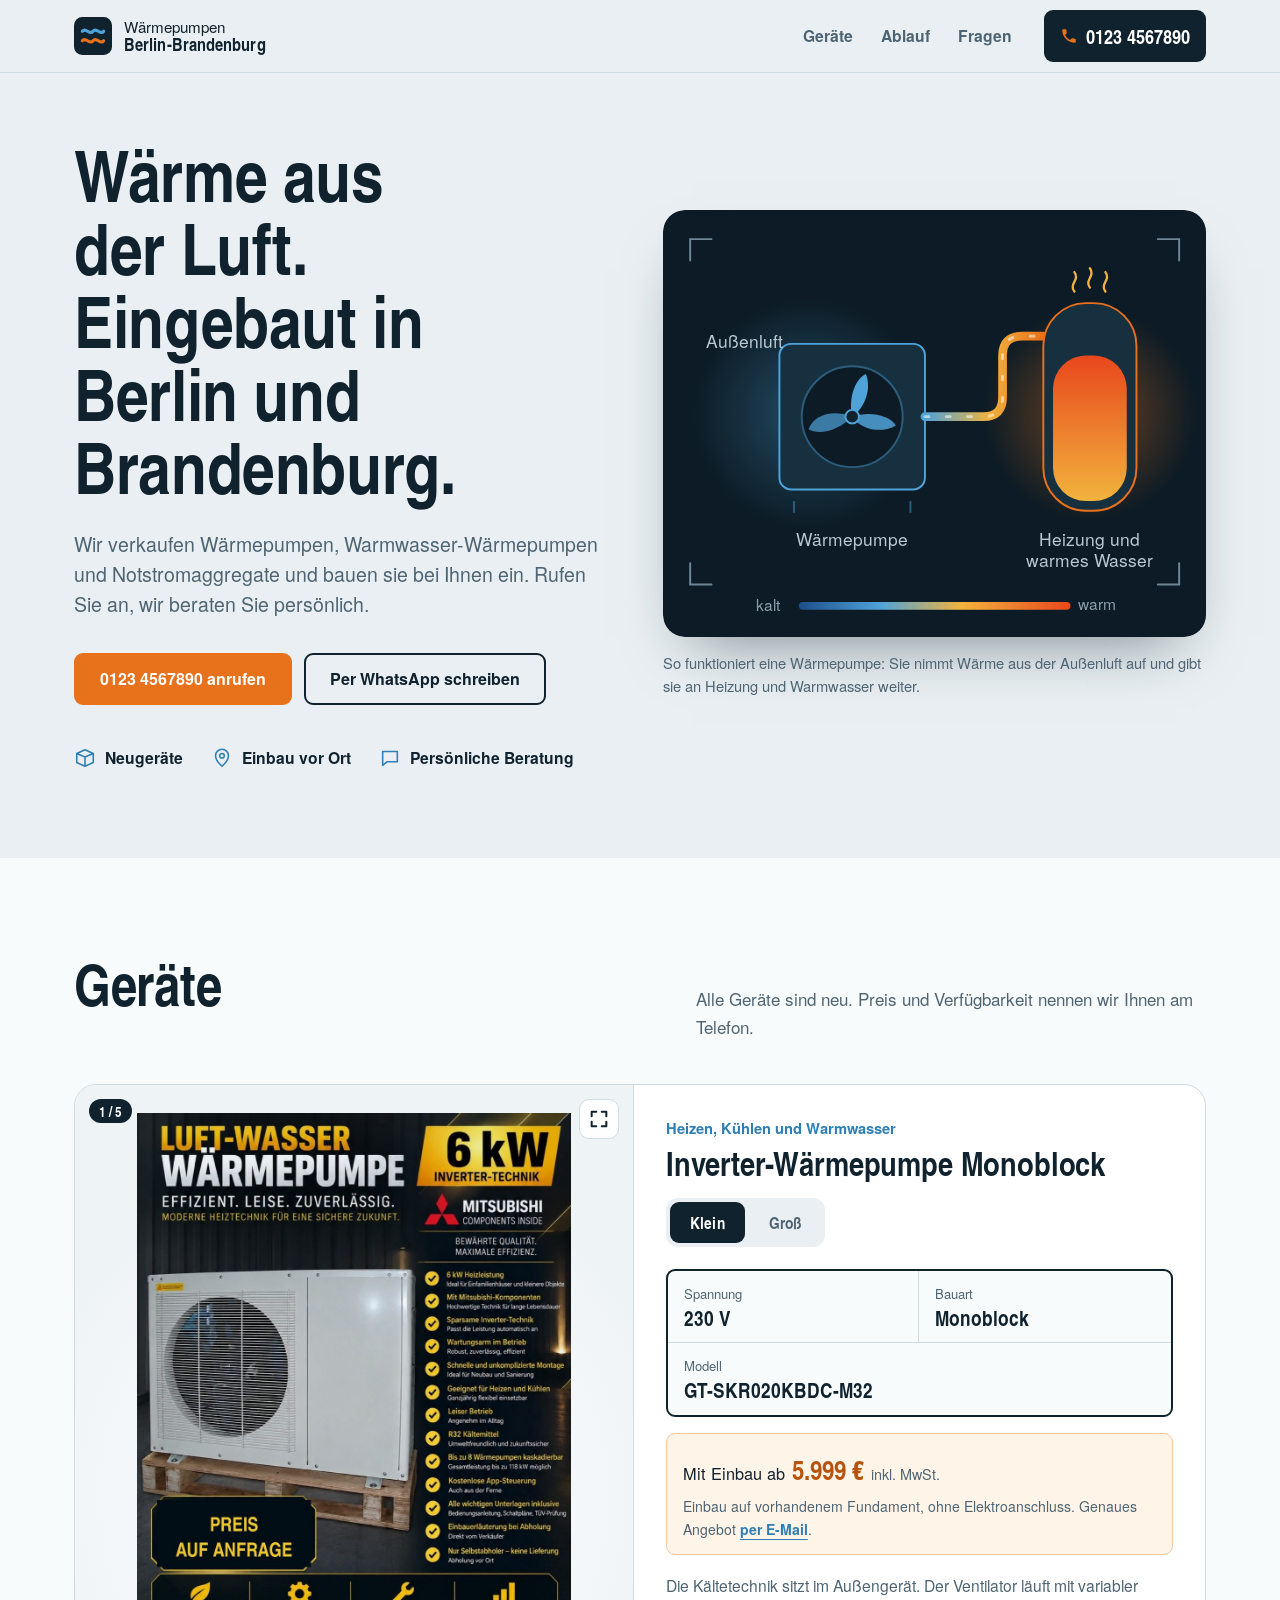
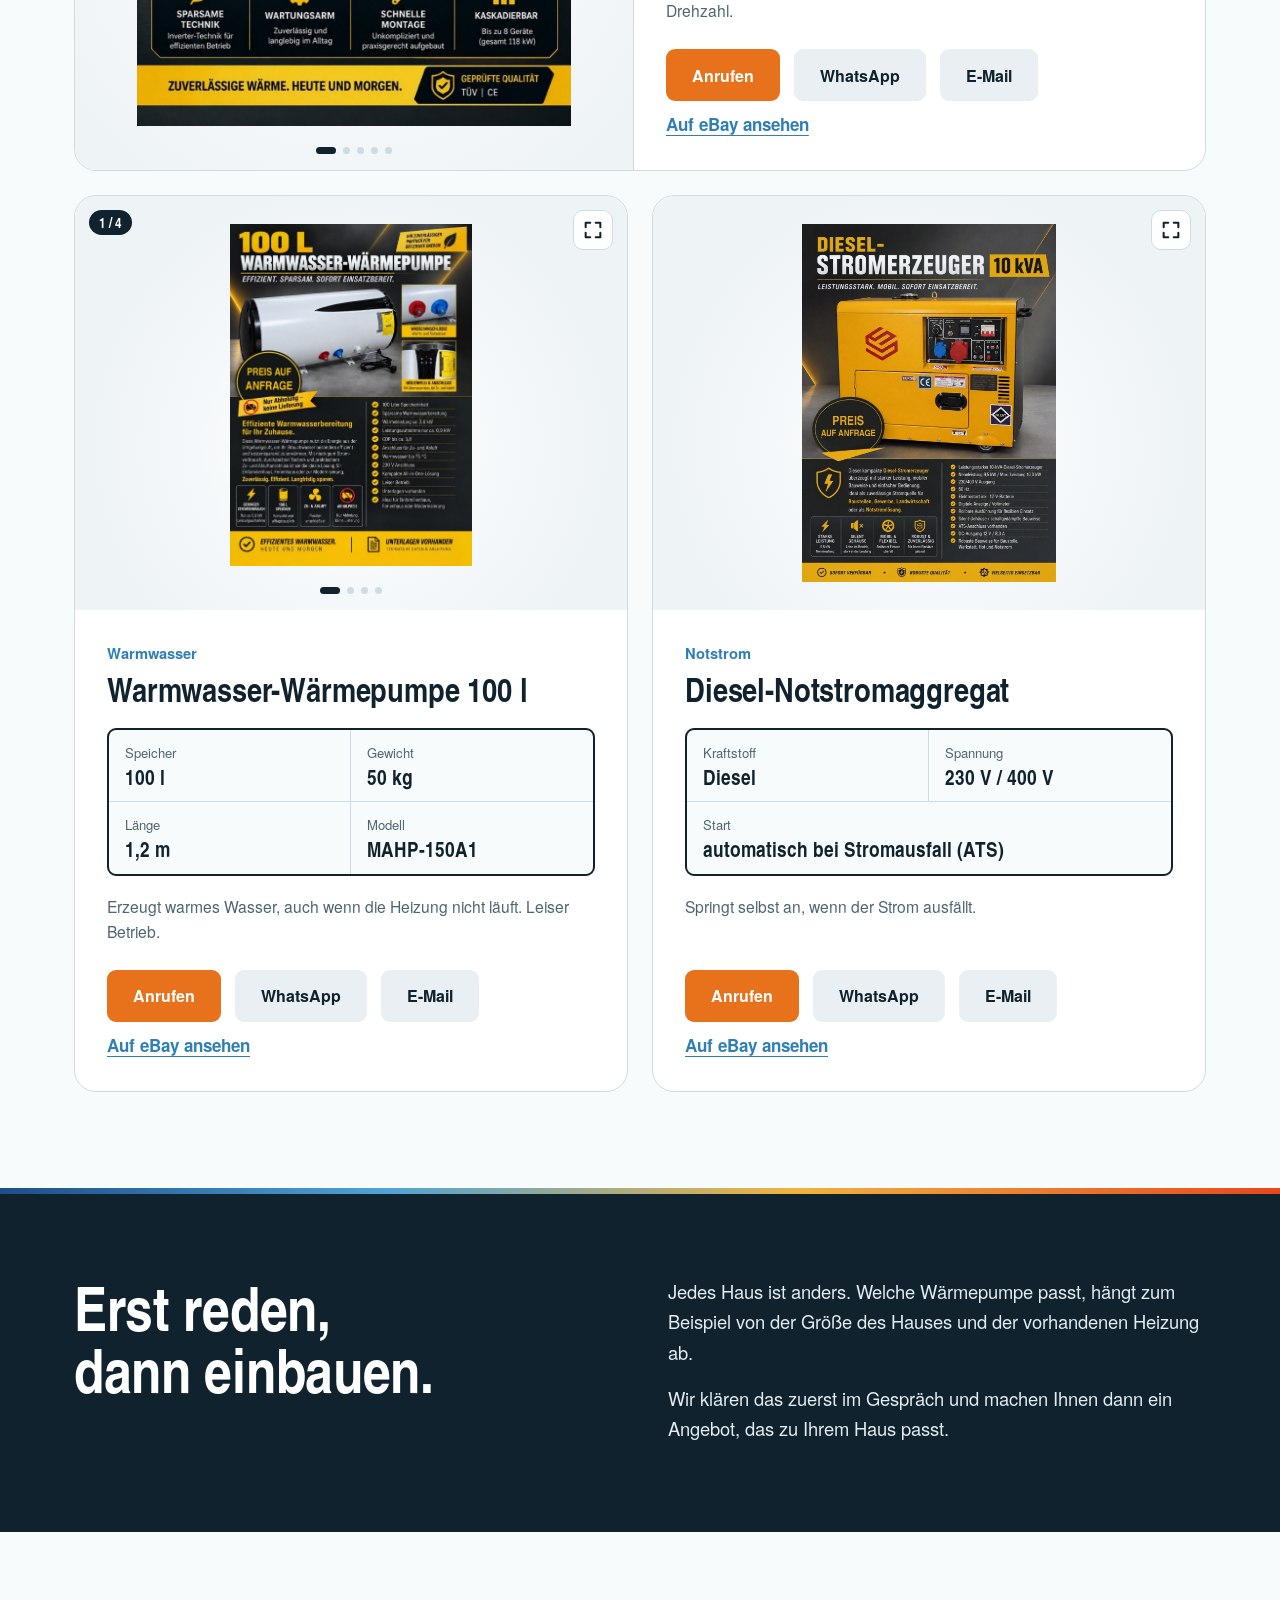
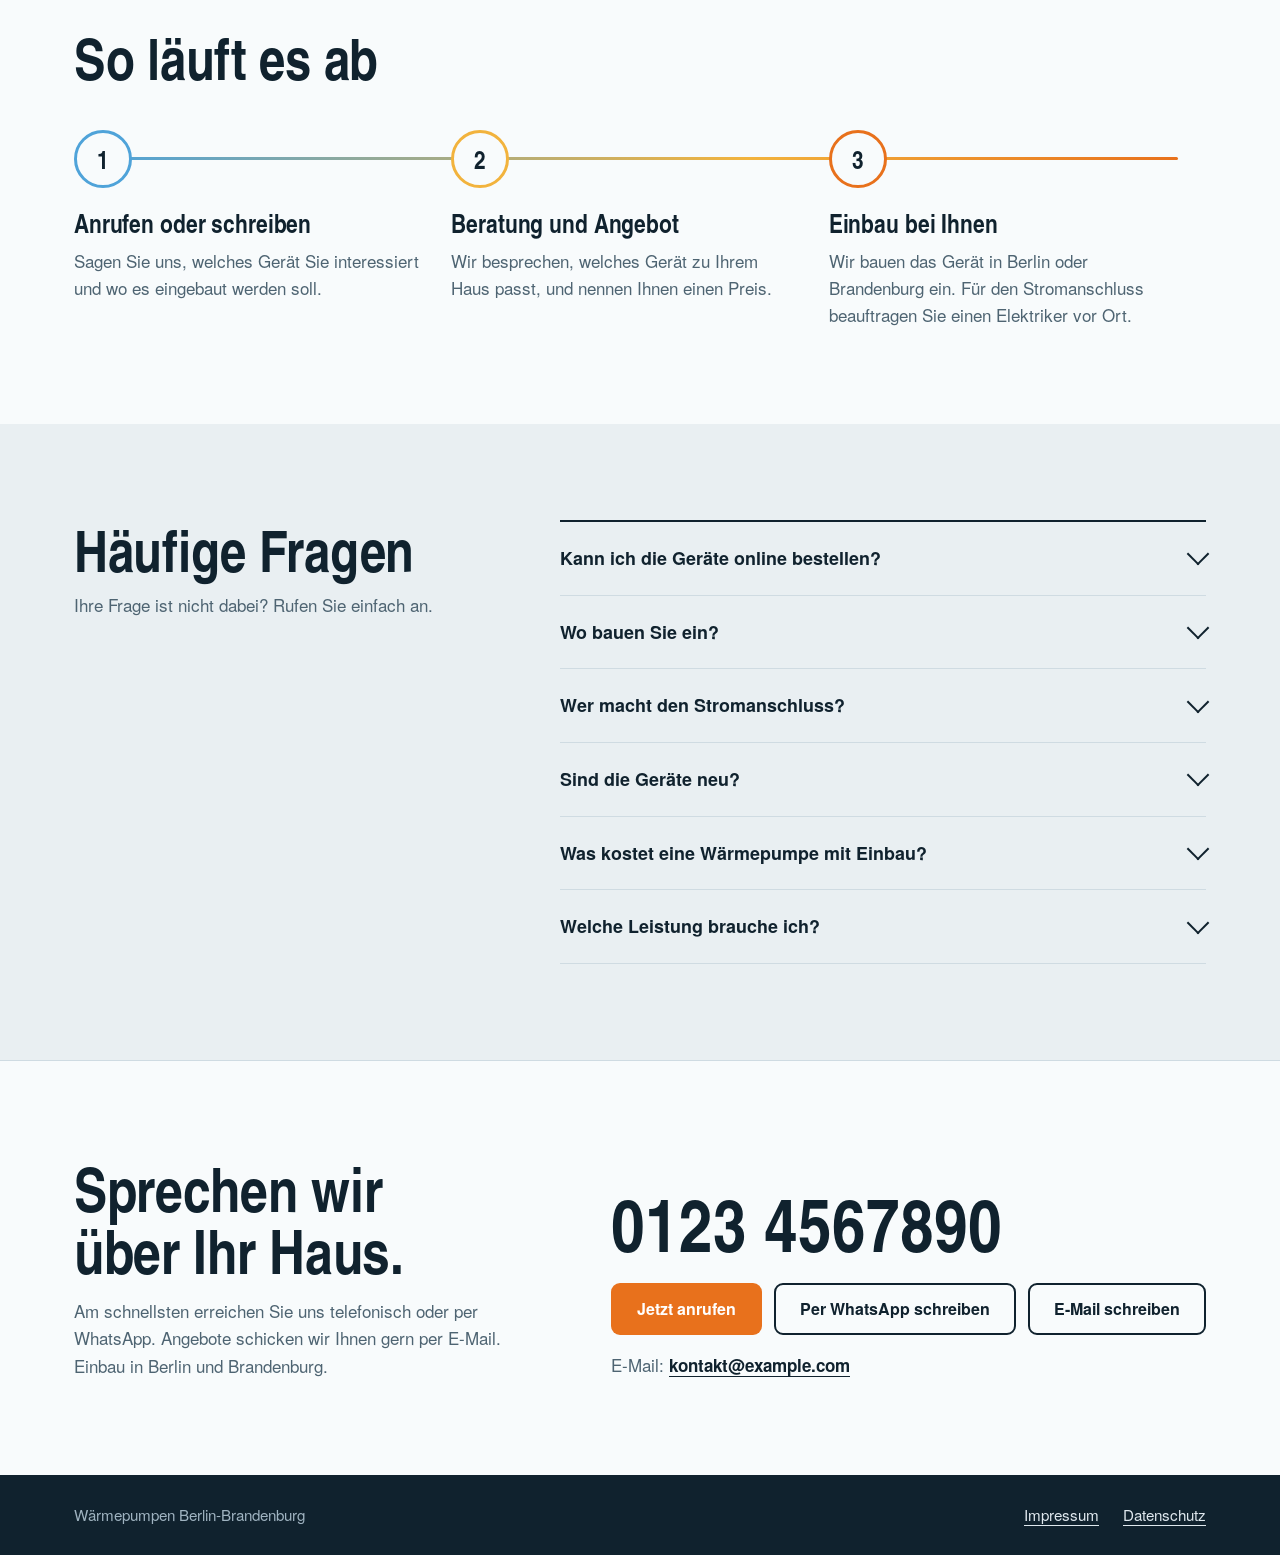
==== commit acd046c1: "E-Mail-Kontakt" ====
--- a/index.html
+++ b/index.html
@@ -167,12 +167,12 @@
         <!-- Heat pump, two sizes -->
         <article class="product product-wide" data-product="wp">
           <div class="product-photo gallery" data-gallery data-size-img="8">
-            <div class="gal-track" tabindex="0" role="group" aria-roledescription="Bildergalerie" aria-label="Fotos: Inverter-Wärmepumpe Monoblock 8 kW">
-              <figure class="slide"><img src="img/heatpump-8kw.jpg" alt="Inverter-Wärmepumpe Monoblock 8 kW, Foto 1 von 5" width="640" height="480" loading="lazy" decoding="async"></figure>
-              <figure class="slide"><img src="img/heatpump-8kw-2.jpg" alt="Inverter-Wärmepumpe Monoblock 8 kW, Foto 2 von 5" width="640" height="480" loading="lazy" decoding="async"></figure>
-              <figure class="slide"><img src="img/heatpump-8kw-3.jpg" alt="Inverter-Wärmepumpe Monoblock 8 kW, Foto 3 von 5" width="640" height="480" loading="lazy" decoding="async"></figure>
-              <figure class="slide"><img src="img/heatpump-8kw-4.jpg" alt="Inverter-Wärmepumpe Monoblock 8 kW, Foto 4 von 5" width="640" height="480" loading="lazy" decoding="async"></figure>
-              <figure class="slide"><img src="img/heatpump-8kw-5.jpg" alt="Inverter-Wärmepumpe Monoblock 8 kW, Foto 5 von 5" width="640" height="480" loading="lazy" decoding="async"></figure>
+            <div class="gal-track" tabindex="0" role="group" aria-roledescription="Bildergalerie" aria-label="Fotos: Inverter-Wärmepumpe Monoblock, klein">
+              <figure class="slide"><img src="img/heatpump-8kw.jpg" alt="Inverter-Wärmepumpe Monoblock, klein, Foto 1 von 5" width="640" height="480" loading="lazy" decoding="async"></figure>
+              <figure class="slide"><img src="img/heatpump-8kw-2.jpg" alt="Inverter-Wärmepumpe Monoblock, klein, Foto 2 von 5" width="640" height="480" loading="lazy" decoding="async"></figure>
+              <figure class="slide"><img src="img/heatpump-8kw-3.jpg" alt="Inverter-Wärmepumpe Monoblock, klein, Foto 3 von 5" width="640" height="480" loading="lazy" decoding="async"></figure>
+              <figure class="slide"><img src="img/heatpump-8kw-4.jpg" alt="Inverter-Wärmepumpe Monoblock, klein, Foto 4 von 5" width="640" height="480" loading="lazy" decoding="async"></figure>
+              <figure class="slide"><img src="img/heatpump-8kw-5.jpg" alt="Inverter-Wärmepumpe Monoblock, klein, Foto 5 von 5" width="640" height="480" loading="lazy" decoding="async"></figure>
             </div>
             <span class="gal-count" aria-hidden="true">1 / 5</span>
             <button type="button" class="gal-btn gal-prev" aria-label="Vorheriges Foto"><svg viewBox="0 0 24 24" aria-hidden="true"><path d="M15 5l-7 7 7 7" fill="none" stroke="currentColor" stroke-width="2.4" stroke-linecap="round" stroke-linejoin="round"/></svg></button>
@@ -181,13 +181,13 @@
             <div class="gal-dots" aria-hidden="true"></div>
           </div>
           <div class="product-photo gallery" data-gallery data-size-img="16" hidden>
-            <div class="gal-track" tabindex="0" role="group" aria-roledescription="Bildergalerie" aria-label="Fotos: Inverter-Wärmepumpe Monoblock 16 kW">
-              <figure class="slide"><img src="img/heatpump-16kw.jpg" alt="Inverter-Wärmepumpe Monoblock 16 kW, Foto 1 von 6" width="640" height="480" loading="lazy" decoding="async"></figure>
-              <figure class="slide"><img src="img/heatpump-16kw-2.jpg" alt="Inverter-Wärmepumpe Monoblock 16 kW, Foto 2 von 6" width="640" height="480" loading="lazy" decoding="async"></figure>
-              <figure class="slide"><img src="img/heatpump-16kw-3.jpg" alt="Inverter-Wärmepumpe Monoblock 16 kW, Foto 3 von 6" width="640" height="480" loading="lazy" decoding="async"></figure>
-              <figure class="slide"><img src="img/heatpump-16kw-4.jpg" alt="Inverter-Wärmepumpe Monoblock 16 kW, Foto 4 von 6" width="640" height="480" loading="lazy" decoding="async"></figure>
-              <figure class="slide"><img src="img/heatpump-16kw-5.jpg" alt="Inverter-Wärmepumpe Monoblock 16 kW, Foto 5 von 6" width="640" height="480" loading="lazy" decoding="async"></figure>
-              <figure class="slide"><img src="img/heatpump-16kw-6.jpg" alt="Inverter-Wärmepumpe Monoblock 16 kW, Foto 6 von 6" width="640" height="480" loading="lazy" decoding="async"></figure>
+            <div class="gal-track" tabindex="0" role="group" aria-roledescription="Bildergalerie" aria-label="Fotos: Inverter-Wärmepumpe Monoblock, groß">
+              <figure class="slide"><img src="img/heatpump-16kw.jpg" alt="Inverter-Wärmepumpe Monoblock, groß, Foto 1 von 6" width="640" height="480" loading="lazy" decoding="async"></figure>
+              <figure class="slide"><img src="img/heatpump-16kw-2.jpg" alt="Inverter-Wärmepumpe Monoblock, groß, Foto 2 von 6" width="640" height="480" loading="lazy" decoding="async"></figure>
+              <figure class="slide"><img src="img/heatpump-16kw-3.jpg" alt="Inverter-Wärmepumpe Monoblock, groß, Foto 3 von 6" width="640" height="480" loading="lazy" decoding="async"></figure>
+              <figure class="slide"><img src="img/heatpump-16kw-4.jpg" alt="Inverter-Wärmepumpe Monoblock, groß, Foto 4 von 6" width="640" height="480" loading="lazy" decoding="async"></figure>
+              <figure class="slide"><img src="img/heatpump-16kw-5.jpg" alt="Inverter-Wärmepumpe Monoblock, groß, Foto 5 von 6" width="640" height="480" loading="lazy" decoding="async"></figure>
+              <figure class="slide"><img src="img/heatpump-16kw-6.jpg" alt="Inverter-Wärmepumpe Monoblock, groß, Foto 6 von 6" width="640" height="480" loading="lazy" decoding="async"></figure>
             </div>
             <span class="gal-count" aria-hidden="true">1 / 6</span>
             <button type="button" class="gal-btn gal-prev" aria-label="Vorheriges Foto"><svg viewBox="0 0 24 24" aria-hidden="true"><path d="M15 5l-7 7 7 7" fill="none" stroke="currentColor" stroke-width="2.4" stroke-linecap="round" stroke-linejoin="round"/></svg></button>
@@ -198,27 +198,32 @@
           <div class="plate">
             <p class="plate-kind">Heizen, Kühlen und Warmwasser</p>
             <h3>Inverter-Wärmepumpe Monoblock</h3>
-            <div class="sizes" role="radiogroup" aria-label="Leistung wählen">
-              <button type="button" role="radio" aria-checked="true" data-size="8">8 kW</button>
-              <button type="button" role="radio" aria-checked="false" data-size="16">16 kW</button>
+            <div class="sizes" role="radiogroup" aria-label="Größe wählen">
+              <button type="button" role="radio" aria-checked="true" data-size="8">Klein</button>
+              <button type="button" role="radio" aria-checked="false" data-size="16">Groß</button>
             </div>
             <dl class="specs" data-size-specs="8">
-              <div><dt>Leistung</dt><dd>8 kW</dd></div>
               <div><dt>Spannung</dt><dd>230 V</dd></div>
               <div><dt>Bauart</dt><dd>Monoblock</dd></div>
-              <div><dt>Kompressor</dt><dd>Inverter</dd></div>
               <div class="span"><dt>Modell</dt><dd>GT-SKR020KBDC-M32</dd></div>
             </dl>
             <dl class="specs" data-size-specs="16" hidden>
-              <div><dt>Leistung</dt><dd>16 kW</dd></div>
               <div><dt>Spannung</dt><dd>400 V</dd></div>
               <div><dt>Bauart</dt><dd>Monoblock</dd></div>
-              <div><dt>Kompressor</dt><dd>Inverter</dd></div>
             </dl>
+            <div class="price" data-size-specs="8">
+              <p class="price-main">Mit Einbau ab <strong>5.999 €</strong> <span>inkl. MwSt.</span></p>
+              <p class="price-note">Einbau auf vorhandenem Fundament, ohne Elektroanschluss. Genaues Angebot <a class="text-link" href="mailto:kontakt@example.com?subject=Anfrage%20W%C3%A4rmepumpe%20mit%20Einbau">per E-Mail</a>.</p>
+            </div>
+            <div class="price" data-size-specs="16" hidden>
+              <p class="price-main">Mit Einbau ab <strong>6.999 €</strong> <span>inkl. MwSt.</span></p>
+              <p class="price-note">Einbau auf vorhandenem Fundament, ohne Elektroanschluss. Genaues Angebot <a class="text-link" href="mailto:kontakt@example.com?subject=Anfrage%20W%C3%A4rmepumpe%20mit%20Einbau">per E-Mail</a>.</p>
+            </div>
             <p class="plate-note">Die Kältetechnik sitzt im Außengerät. Der Ventilator läuft mit variabler Drehzahl.</p>
             <div class="plate-actions">
               <a class="btn btn-heat" href="tel:+491234567890">Anrufen</a>
               <a class="btn btn-quiet" href="https://wa.me/491234567890?text=Hallo%2C%20ich%20interessiere%20mich%20f%C3%BCr%20die%20Inverter-W%C3%A4rmepumpe." target="_blank" rel="noopener">WhatsApp</a>
+              <a class="btn btn-quiet" href="mailto:kontakt@example.com?subject=Anfrage%20W%C3%A4rmepumpe">E-Mail</a>
               <a class="text-link" data-size-link="8" href="https://www.ebay.de/itm/198682334614" target="_blank" rel="noopener">Auf eBay ansehen</a>
             </div>
           </div>
@@ -252,6 +257,7 @@
             <div class="plate-actions">
               <a class="btn btn-heat" href="tel:+491234567890">Anrufen</a>
               <a class="btn btn-quiet" href="https://wa.me/491234567890?text=Hallo%2C%20ich%20interessiere%20mich%20f%C3%BCr%20die%20Warmwasser-W%C3%A4rmepumpe." target="_blank" rel="noopener">WhatsApp</a>
+              <a class="btn btn-quiet" href="mailto:kontakt@example.com?subject=Anfrage%20Warmwasser-W%C3%A4rmepumpe">E-Mail</a>
               <a class="text-link" href="https://www.ebay.de/itm/198682462761" target="_blank" rel="noopener">Auf eBay ansehen</a>
             </div>
           </div>
@@ -281,6 +287,7 @@
             <div class="plate-actions">
               <a class="btn btn-heat" href="tel:+491234567890">Anrufen</a>
               <a class="btn btn-quiet" href="https://wa.me/491234567890?text=Hallo%2C%20ich%20interessiere%20mich%20f%C3%BCr%20das%20Notstromaggregat." target="_blank" rel="noopener">WhatsApp</a>
+              <a class="btn btn-quiet" href="mailto:kontakt@example.com?subject=Anfrage%20Notstromaggregat">E-Mail</a>
               <a class="text-link" href="https://www.ebay.de/itm/198682476447" target="_blank" rel="noopener">Auf eBay ansehen</a>
             </div>
           </div>
@@ -337,7 +344,7 @@
       <div class="faq">
         <details>
           <summary>Kann ich die Geräte online bestellen?</summary>
-          <p>Nein. Wir beraten Sie zuerst am Telefon oder per WhatsApp und machen Ihnen dann ein Angebot.</p>
+          <p>Nein. Wir beraten Sie zuerst am Telefon oder per WhatsApp und schicken Ihnen dann ein Angebot per E-Mail.</p>
         </details>
         <details>
           <summary>Wo bauen Sie ein?</summary>
@@ -368,14 +375,16 @@
     <div class="wrap contact-grid">
       <div>
         <h2>Sprechen wir über Ihr Haus.</h2>
-        <p>Am schnellsten erreichen Sie uns telefonisch oder per WhatsApp. Einbau in Berlin und Brandenburg.</p>
+        <p>Am schnellsten erreichen Sie uns telefonisch oder per WhatsApp. Angebote schicken wir Ihnen gern per E-Mail. Einbau in Berlin und Brandenburg.</p>
       </div>
       <div class="contact-actions">
         <a class="big-number" href="tel:+491234567890">0123 4567890</a>
         <div class="contact-buttons">
           <a class="btn btn-heat" href="tel:+491234567890">Jetzt anrufen</a>
           <a class="btn btn-line" href="https://wa.me/491234567890" target="_blank" rel="noopener">Per WhatsApp schreiben</a>
+          <a class="btn btn-line" href="mailto:kontakt@example.com?subject=Anfrage%20%C3%BCber%20die%20Website">E-Mail schreiben</a>
         </div>
+        <p class="contact-mail">E-Mail: <a href="mailto:kontakt@example.com">kontakt@example.com</a></p>
       </div>
     </div>
   </section>
--- a/style.css
+++ b/style.css
@@ -442,3 +442,18 @@
     background: none; color: var(--slate); font-size: .85rem;
   }
 }
+
+/* Preis mit Einbau */
+.price {
+  margin-top: 16px; padding: 14px 16px;
+  border-radius: var(--r-sm); background: #fff4e8; border: 1px solid #f4c79f;
+}
+.price-main { font-size: 1.02rem; }
+.price-main strong { font-family: var(--display); font-size: 1.7rem; color: var(--heat-ink); margin: 0 2px; }
+.price-main span { color: var(--slate); font-size: .9rem; white-space: nowrap; }
+.price-note { margin-top: 4px; font-size: .88rem; color: var(--slate); }
+
+/* E-Mail */
+.contact-mail { margin-top: 16px; color: var(--slate); }
+.contact-mail a { color: var(--ink); font-weight: 700; text-underline-offset: 4px; }
+.price-note .text-link { font-weight: 700; }
